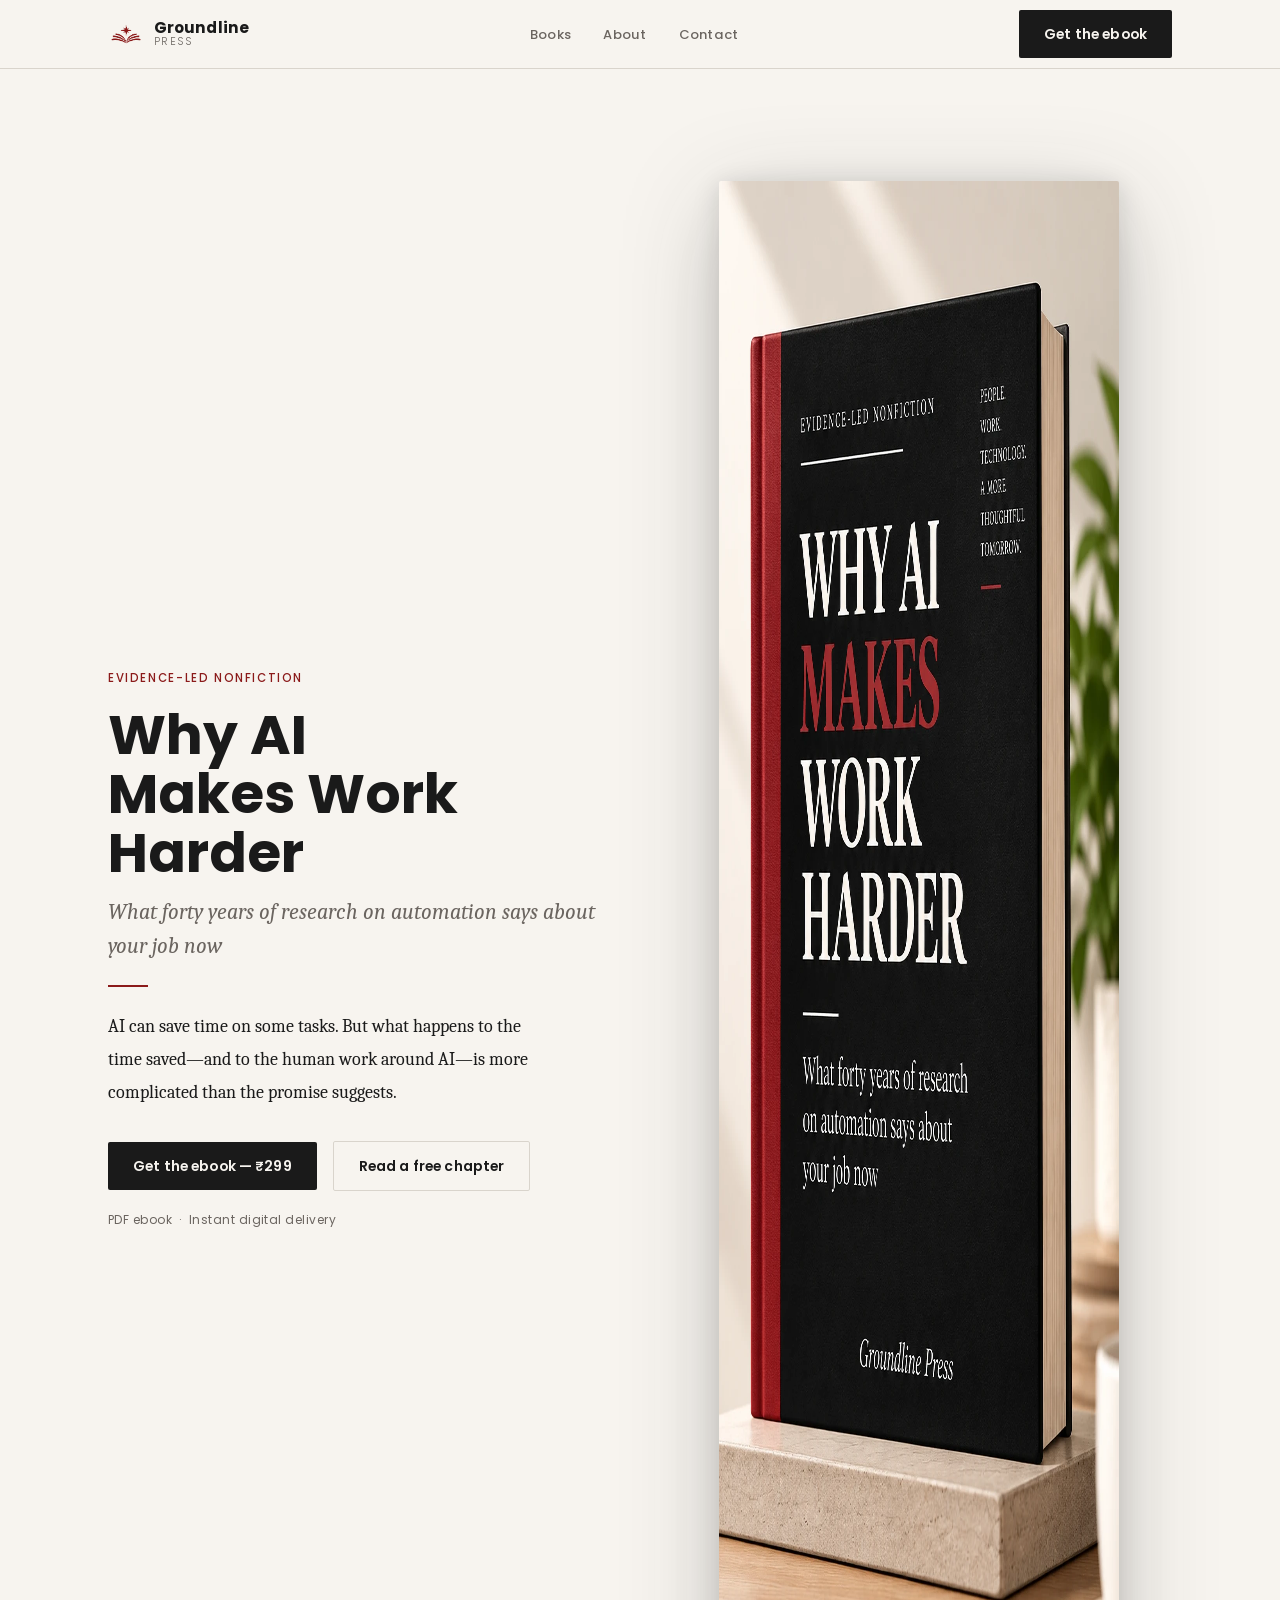
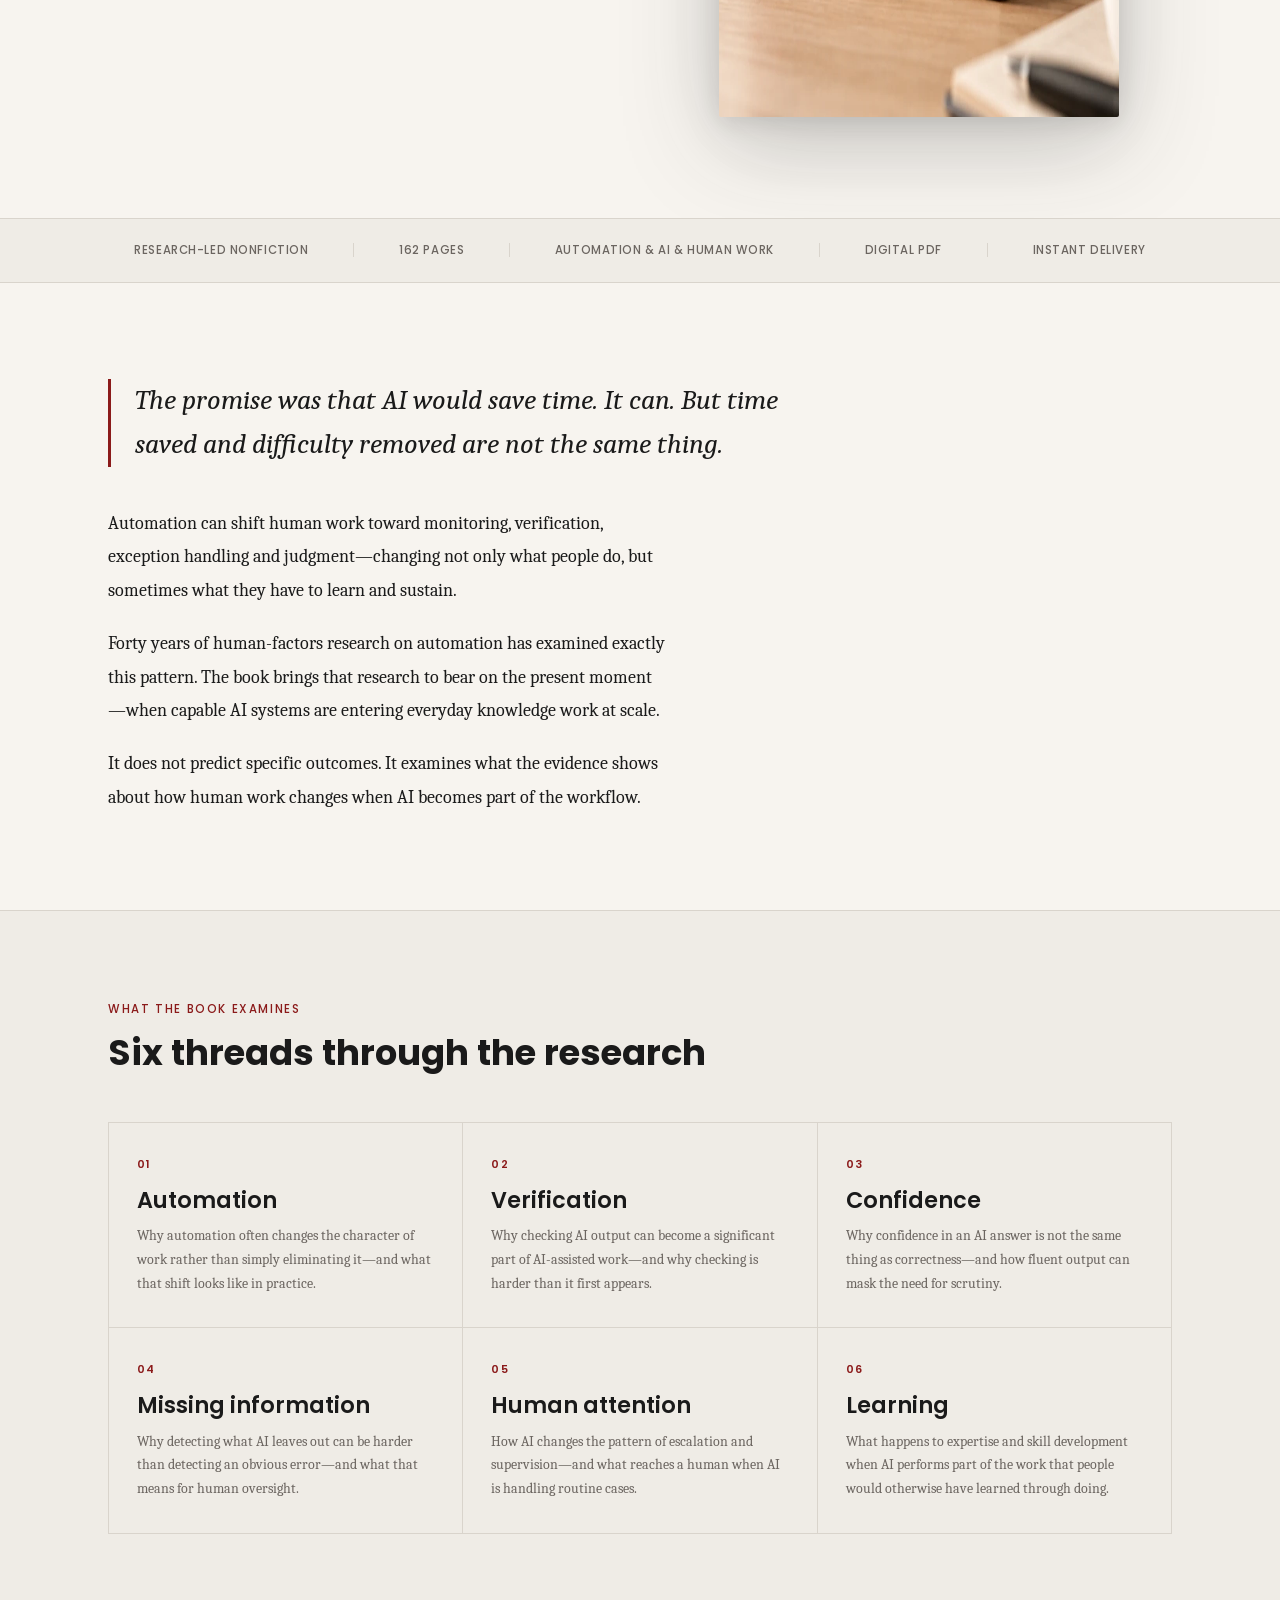
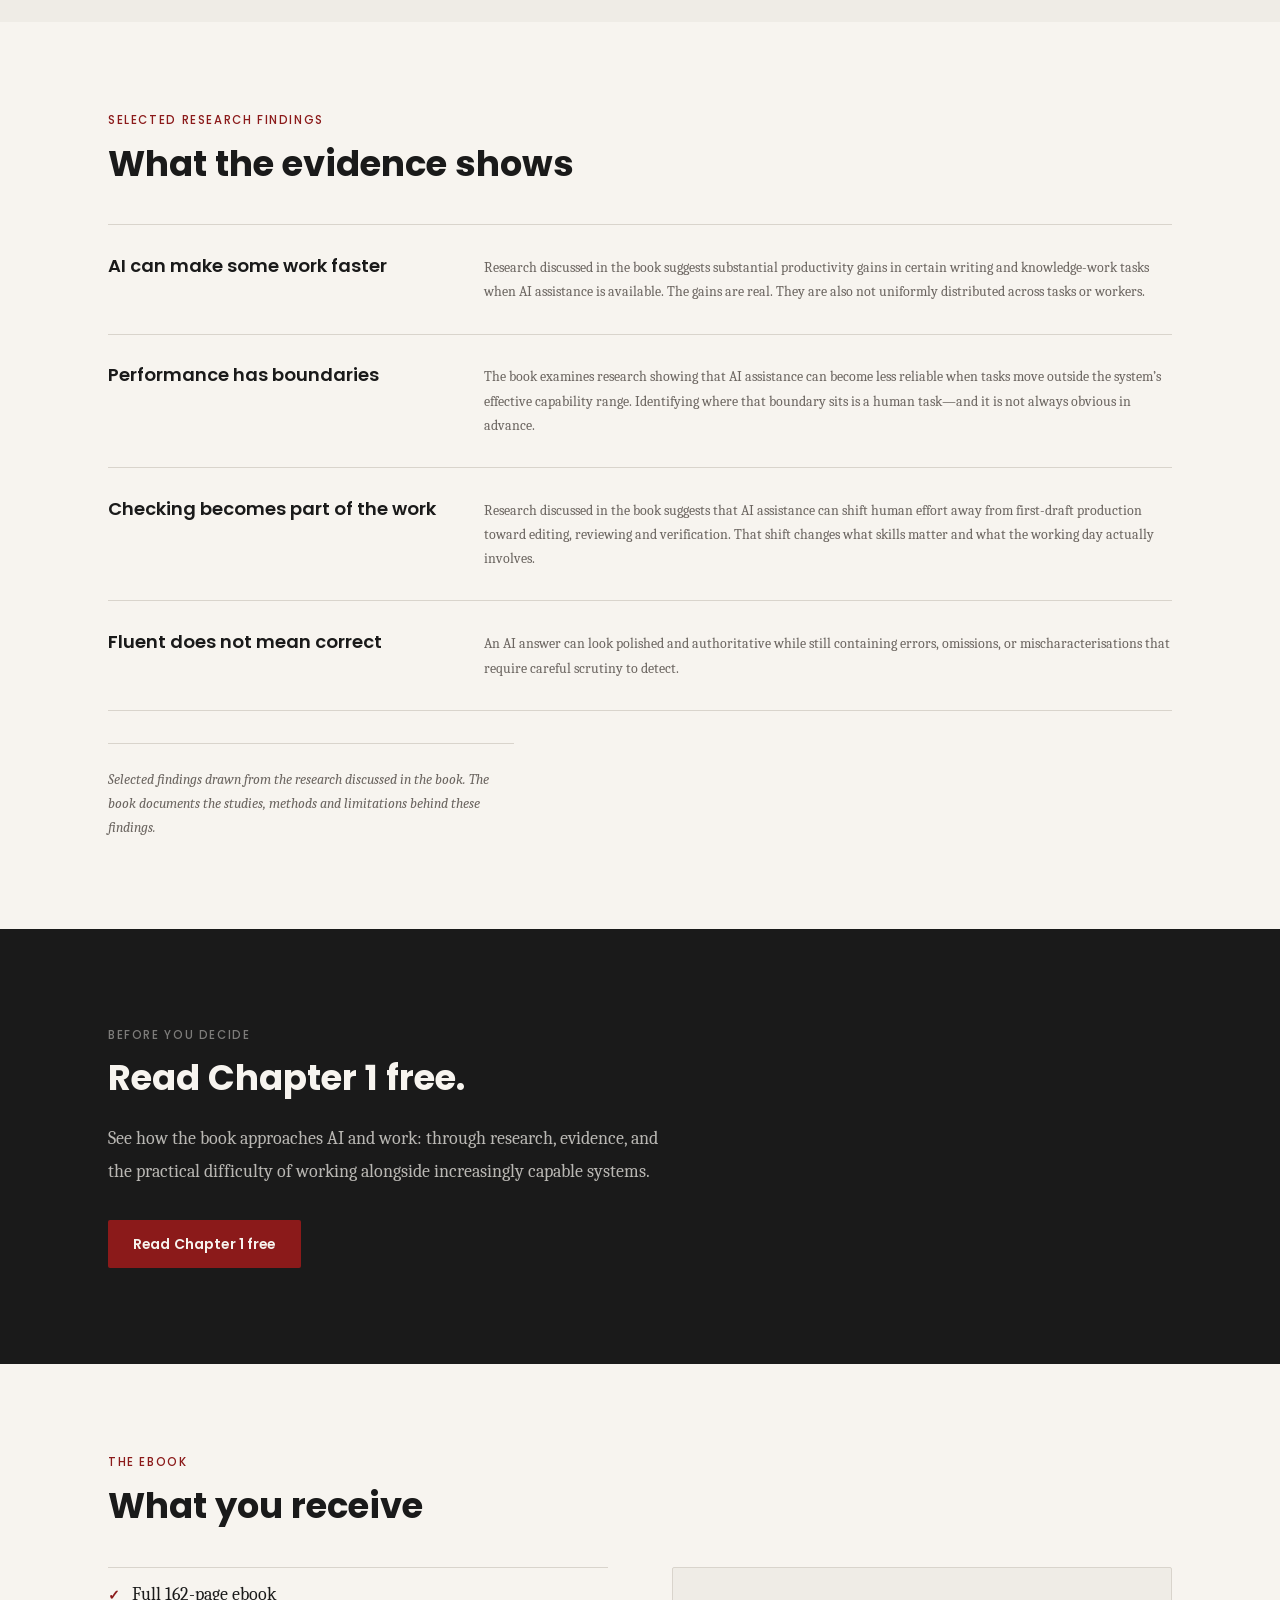
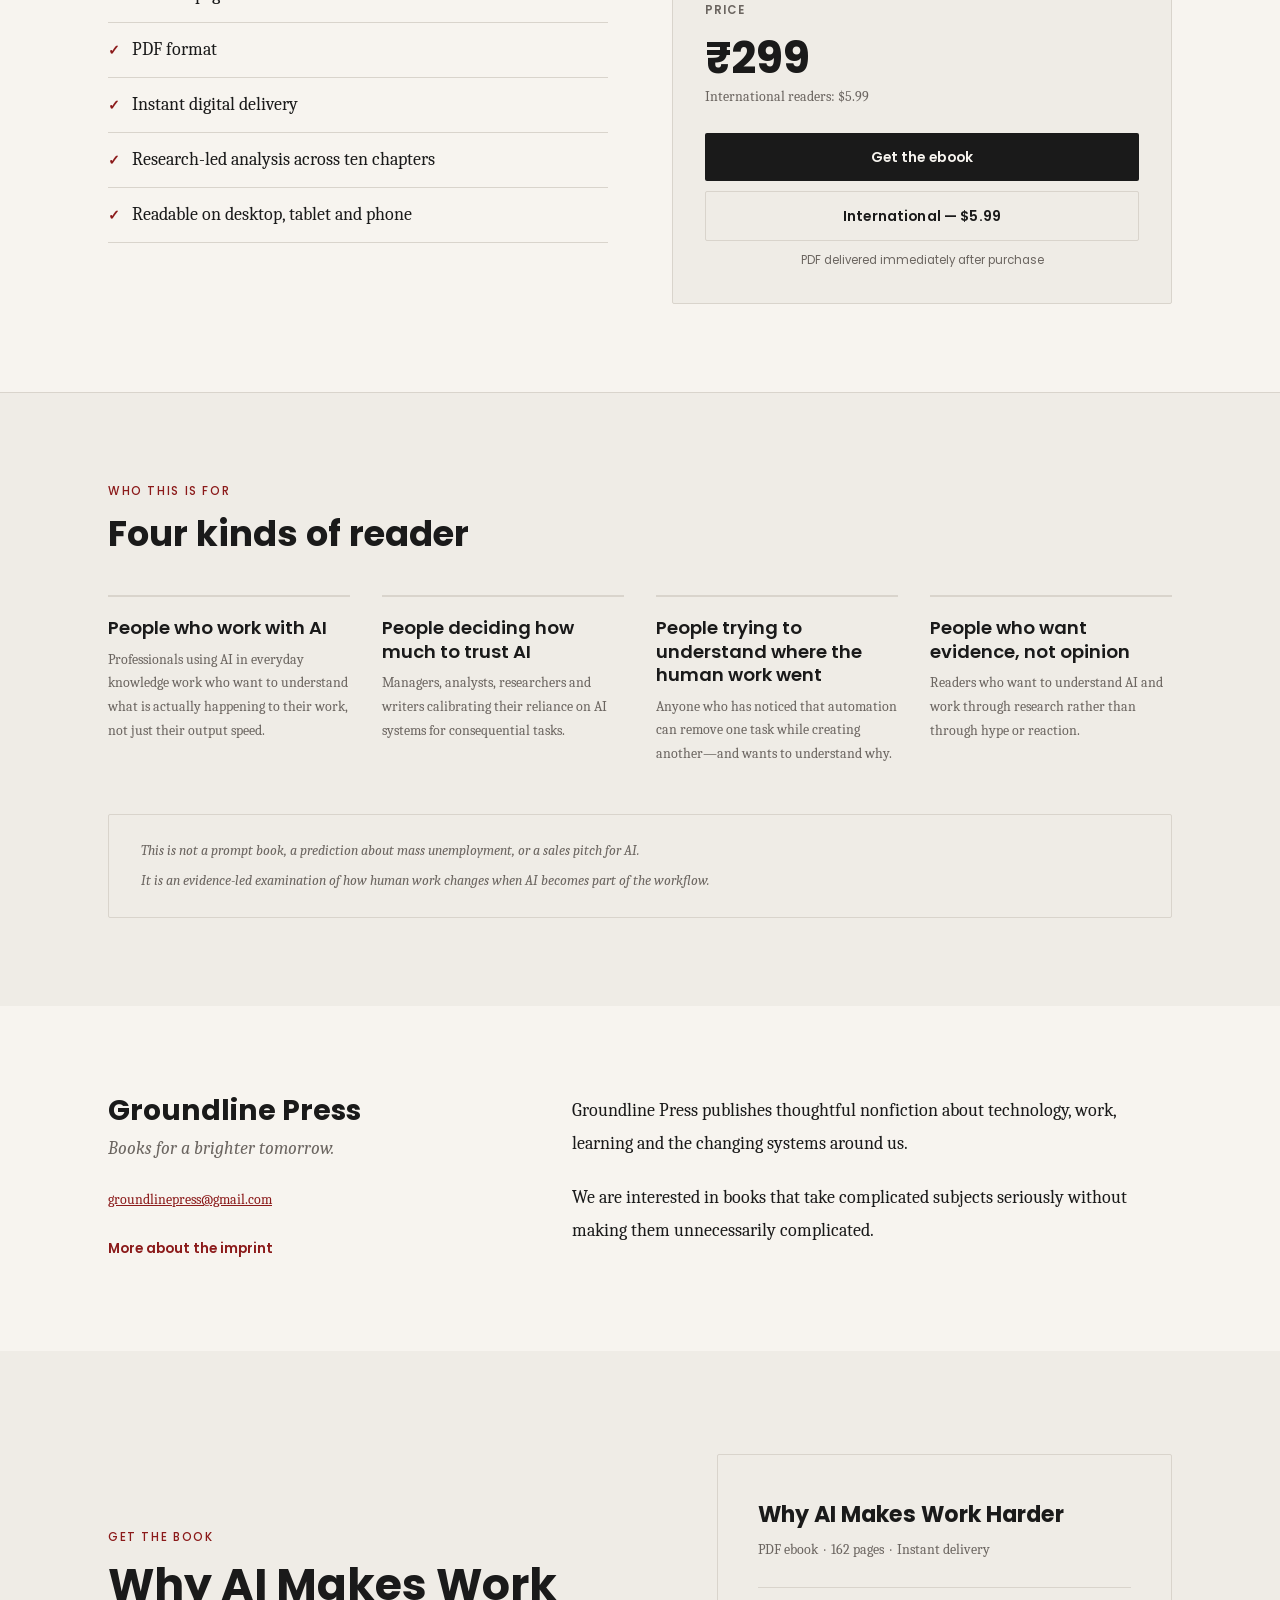
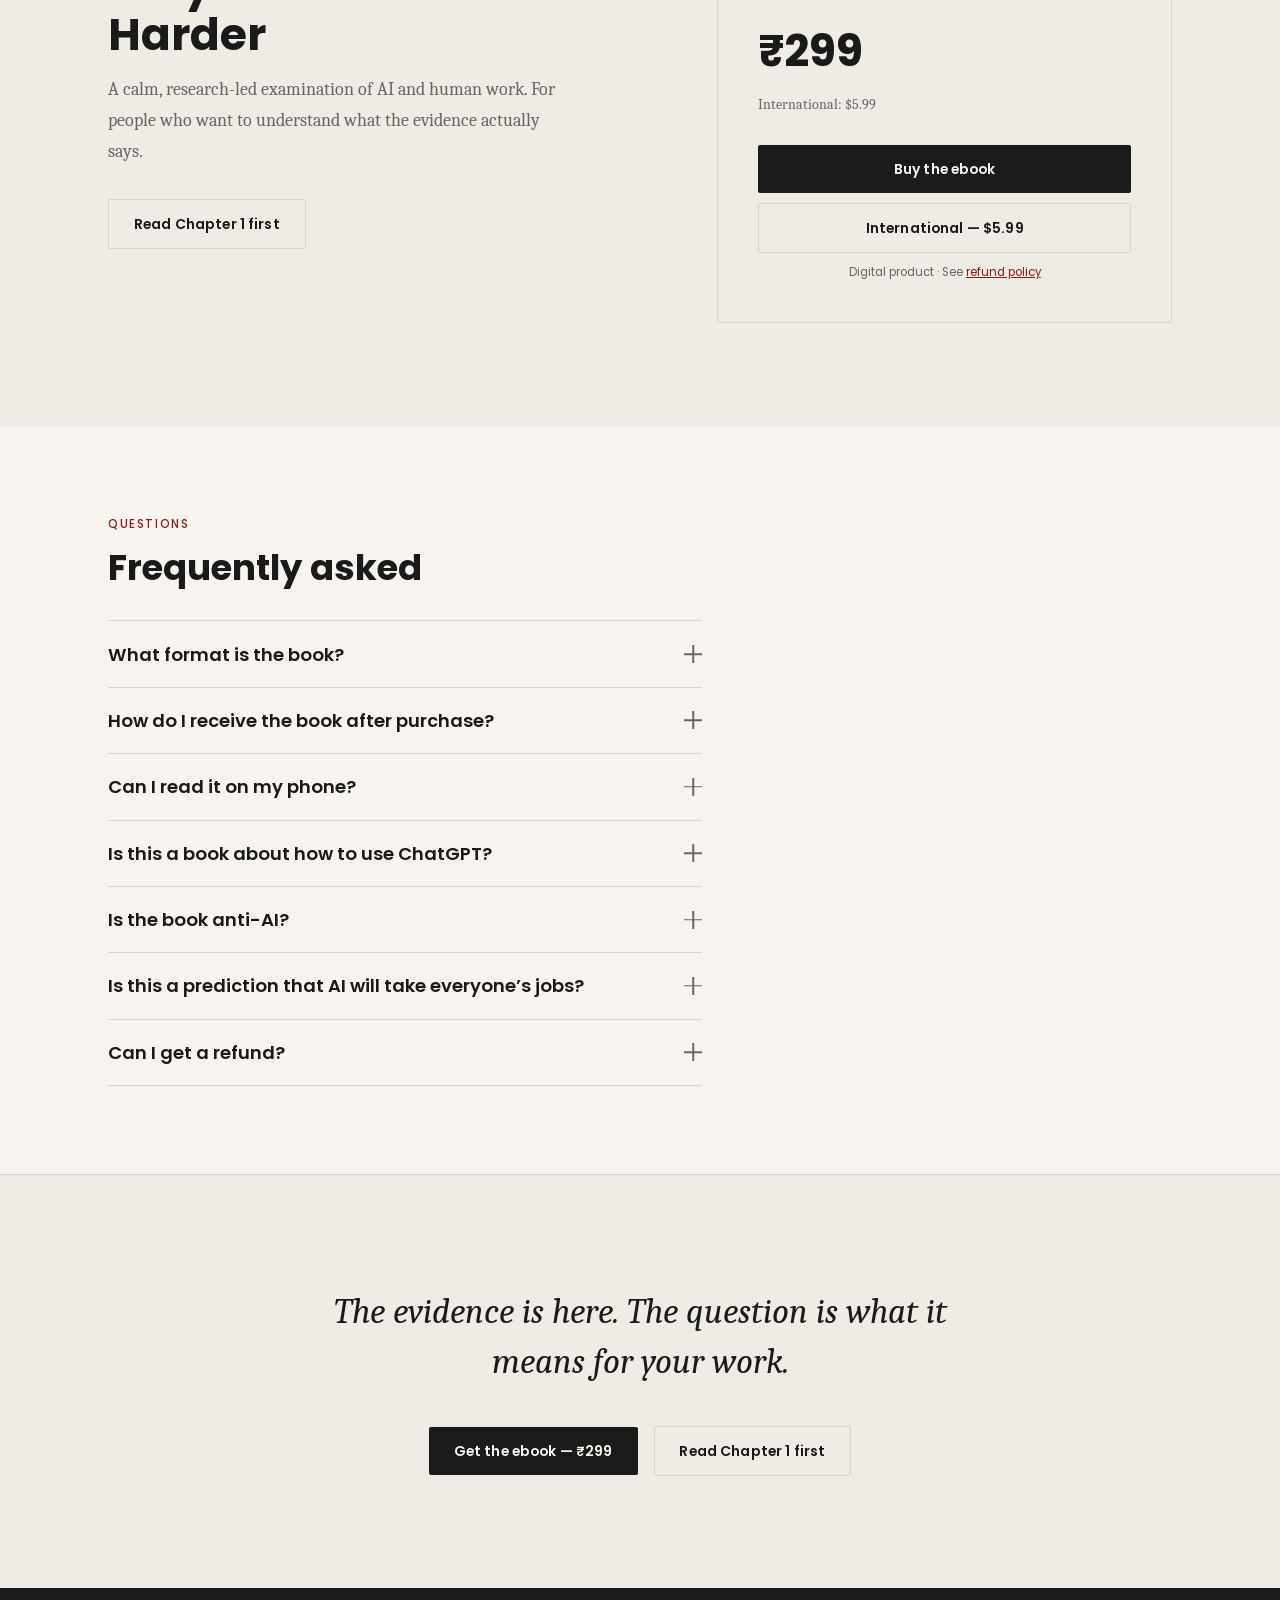
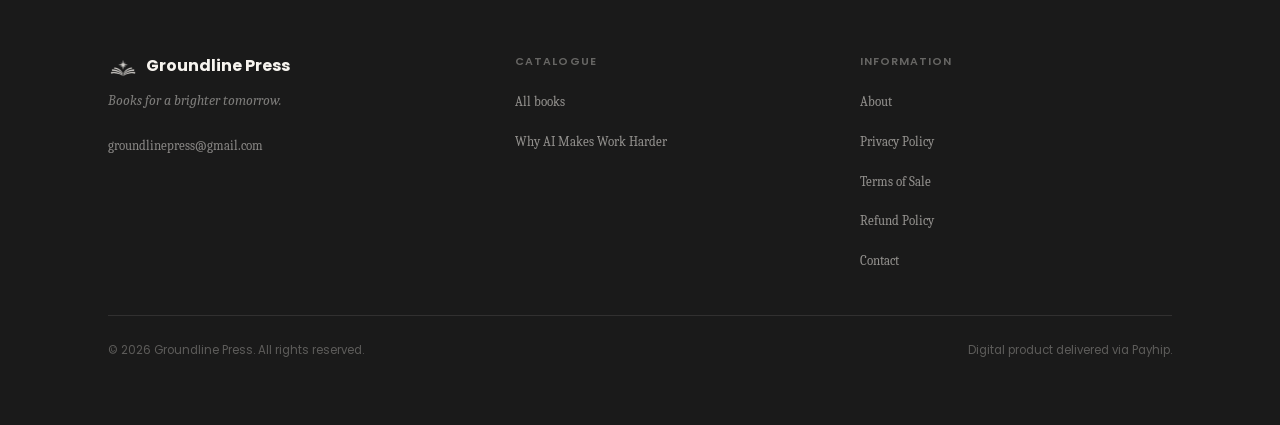
==== index.html @ a4112865 "Add files via upload" ====
<!DOCTYPE html>
<html lang="en">
<head>
  <meta charset="UTF-8">
  <meta name="viewport" content="width=device-width, initial-scale=1, viewport-fit=cover">
  <title>Why AI Makes Work Harder | Groundline Press</title>
  <meta name="description" content="A research-led nonfiction ebook examining what happens to human work when AI enters the workflow. 162 pages. PDF ebook. ₹299.">
  <meta name="robots" content="index, follow">
  <link rel="canonical" href="https://groundlinepress.com/">
  <meta property="og:type" content="website">
  <meta property="og:url" content="https://groundlinepress.com/">
  <meta property="og:title" content="Why AI Makes Work Harder | Groundline Press">
  <meta property="og:description" content="A research-led nonfiction ebook examining what happens to human work when AI enters the workflow. 162 pages. PDF ebook. ₹299.">
  <meta property="og:image" content="https://groundlinepress.com/assets/og-image.webp">
  <meta property="og:site_name" content="Groundline Press">
  <meta name="twitter:card" content="summary_large_image">
  <meta name="twitter:title" content="Why AI Makes Work Harder | Groundline Press">
  <meta name="twitter:description" content="A research-led nonfiction ebook examining what happens to human work when AI enters the workflow. 162 pages. PDF ebook. ₹299.">
  <meta name="twitter:image" content="https://groundlinepress.com/assets/og-image.webp">
  <script type="application/ld+json">
  {"@context":"https://schema.org","@type":"Organization","name":"Groundline Press","url":"https://groundlinepress.com","email":"groundlinepress@gmail.com"}
  </script>
  <script type="application/ld+json">
  {"@context":"https://schema.org","@type":"WebSite","name":"Groundline Press","url":"https://groundlinepress.com"}
  </script>
  <script type="application/ld+json">
  {"@context":"https://schema.org","@type":"Book","name":"Why AI Makes Work Harder","subtitle":"What forty years of research on automation says about your job now","numberOfPages":162,"bookFormat":"EBook","publisher":{"@type":"Organization","name":"Groundline Press"},"inLanguage":"en"}
  </script>
  <link rel="icon" type="image/svg+xml" href="favicon.svg">
  <link rel="preconnect" href="https://fonts.googleapis.com">
  <link rel="preconnect" href="https://fonts.gstatic.com" crossorigin>
  <link href="https://fonts.googleapis.com/css2?family=Poppins:wght@300;400;500;600;700&family=Caladea:ital,wght@0,400;0,700;1,400;1,700&display=swap" rel="stylesheet">
  <link rel="stylesheet" href="css/styles.css">
</head>
<body>
<a href="#main-content" class="skip-link">Skip to main content</a>

<header id="site-header" role="banner">
  <div class="container">
    <nav class="nav-inner" aria-label="Main navigation">
      <a href="index.html" class="nav-logo" aria-label="Groundline Press — home">
        <img src="assets/logo-mark.svg" alt="" aria-hidden="true" width="36" height="36" class="nav-logo-mark-img">
        <div class="nav-logo-name">Groundline<span>Press</span></div>
      </a>
      <ul class="nav-links" role="list">
        <li><a href="books.html">Books</a></li>
        <li><a href="about.html">About</a></li>
        <li><a href="mailto:groundlinepress@gmail.com">Contact</a></li>
      </ul>
      <a href="index.html#purchase" class="btn btn-primary nav-cta-btn">Get the ebook</a>
      <button class="nav-hamburger" id="nav-toggle"
              aria-expanded="false" aria-controls="nav-mobile"
              aria-label="Open navigation">
        <span aria-hidden="true"></span>
        <span aria-hidden="true"></span>
        <span aria-hidden="true"></span>
      </button>
    </nav>
  </div>
  <nav class="nav-mobile" id="nav-mobile" aria-label="Mobile navigation">
    <ul>
      <li><a href="books.html">Books</a></li>
      <li><a href="about.html">About</a></li>
      <li><a href="mailto:groundlinepress@gmail.com">Contact</a></li>
    </ul>
    <div class="nav-mobile-cta">
      <a href="index.html#purchase" class="btn btn-primary" class="btn-block">Get the ebook &mdash; &#8377;299</a>
    </div>
  </nav>
</header>
<main id="main-content">
<!-- ══ HERO ══════════════════════════════════════════════════════════════════ -->
<section id="hero" aria-labelledby="hero-title">
  <div class="container">
    <div class="hero-grid">

      <!-- LEFT: Text -->
      <div class="hero-text">
        <p class="hero-eyebrow">Evidence-Led Nonfiction</p>
        <h1 class="hero-title" id="hero-title">Why AI<br>Makes Work<br>Harder</h1>
        <p class="hero-subtitle">What forty years of research on automation says about your job now</p>
        <div class="hero-rule" aria-hidden="true"></div>
        <p class="hero-body">AI can save time on some tasks. But what happens to the time saved&mdash;and to the human work around AI&mdash;is more complicated than the promise suggests.</p>
        <div class="hero-ctas">
          <a href="#" class="btn btn-primary" data-checkout aria-label="Get the ebook for ₹299">Get the ebook &mdash; &#8377;299</a>
          <a href="#" class="btn btn-secondary" data-chapter>Read a free chapter</a>
        </div>
        <p class="hero-meta">PDF ebook &nbsp;&middot;&nbsp; Instant digital delivery</p>
      </div>

      <!-- RIGHT: 3D book mockup -->
      <div class="hero-book-wrap" aria-hidden="false">
        <div class="book-stage">
          <div class="book-mockup-frame">
            <picture>
              <source srcset="assets/book-mockup.webp" type="image/webp">
              <img
                src="assets/book-mockup.jpg"
                alt="Why AI Makes Work Harder by Groundline Press — hardcover presentation"
                class="book-mockup-img"
                width="1024"
                height="1536"
                loading="eager"
                fetchpriority="high"
              >
            </picture>
          </div>
        </div>
      </div>

    </div>
  </div>
</section>

<!-- ══ TRUST STRIP ════════════════════════════════════════════════════════════ -->
<div id="trust" role="complementary" aria-label="Book details">
  <div class="container">
    <div class="trust-inner">
      <span class="trust-item">Research-led nonfiction</span>
      <span class="trust-sep" aria-hidden="true"></span>
      <span class="trust-item">162 pages</span>
      <span class="trust-sep" aria-hidden="true"></span>
      <span class="trust-item">Automation &amp; AI &amp; Human work</span>
      <span class="trust-sep" aria-hidden="true"></span>
      <span class="trust-item">Digital PDF</span>
      <span class="trust-sep" aria-hidden="true"></span>
      <span class="trust-item">Instant delivery</span>
    </div>
  </div>
</div>

<!-- ══ CENTRAL IDEA ═══════════════════════════════════════════════════════════ -->
<section id="central-idea" class="section" aria-labelledby="idea-h">
  <div class="container">
    <blockquote class="idea-quote">
      The promise was that AI would save time. It can. But time saved and difficulty removed are not the same thing.
    </blockquote>
    <div class="idea-body">
      <p>Automation can shift human work toward monitoring, verification, exception handling and judgment&mdash;changing not only what people do, but sometimes what they have to learn and sustain.</p>
      <p>Forty years of human-factors research on automation has examined exactly this pattern. The book brings that research to bear on the present moment&mdash;when capable AI systems are entering everyday knowledge work at scale.</p>
      <p>It does not predict specific outcomes. It examines what the evidence shows about how human work changes when AI becomes part of the workflow.</p>
    </div>
  </div>
</section>

<hr class="rule">

<!-- ══ TOPICS ════════════════════════════════════════════════════════════════ -->
<section id="topics" class="section section-alt" aria-labelledby="topics-h">
  <div class="container">
    <p class="section-label">What the book examines</p>
    <h2 class="section-heading" id="topics-h">Six threads through the research</h2>
    <div class="topic-grid" role="list">
      <div class="topic-card" role="listitem">
        <p class="topic-num">01</p>
        <h3 class="topic-title">Automation</h3>
        <p class="topic-body">Why automation often changes the character of work rather than simply eliminating it&mdash;and what that shift looks like in practice.</p>
      </div>
      <div class="topic-card" role="listitem">
        <p class="topic-num">02</p>
        <h3 class="topic-title">Verification</h3>
        <p class="topic-body">Why checking AI output can become a significant part of AI-assisted work&mdash;and why checking is harder than it first appears.</p>
      </div>
      <div class="topic-card" role="listitem">
        <p class="topic-num">03</p>
        <h3 class="topic-title">Confidence</h3>
        <p class="topic-body">Why confidence in an AI answer is not the same thing as correctness&mdash;and how fluent output can mask the need for scrutiny.</p>
      </div>
      <div class="topic-card" role="listitem">
        <p class="topic-num">04</p>
        <h3 class="topic-title">Missing information</h3>
        <p class="topic-body">Why detecting what AI leaves out can be harder than detecting an obvious error&mdash;and what that means for human oversight.</p>
      </div>
      <div class="topic-card" role="listitem">
        <p class="topic-num">05</p>
        <h3 class="topic-title">Human attention</h3>
        <p class="topic-body">How AI changes the pattern of escalation and supervision&mdash;and what reaches a human when AI is handling routine cases.</p>
      </div>
      <div class="topic-card" role="listitem">
        <p class="topic-num">06</p>
        <h3 class="topic-title">Learning</h3>
        <p class="topic-body">What happens to expertise and skill development when AI performs part of the work that people would otherwise have learned through doing.</p>
      </div>
    </div>
  </div>
</section>

<!-- ══ FINDINGS ══════════════════════════════════════════════════════════════ -->
<section id="research" class="section" aria-labelledby="research-h">
  <div class="container">
    <p class="section-label">Selected research findings</p>
    <h2 class="section-heading" id="research-h">What the evidence shows</h2>
    <div class="findings-list" role="list">
      <div class="finding-item" role="listitem">
        <h3 class="finding-title">AI can make some work faster</h3>
        <p class="finding-body">Research discussed in the book suggests substantial productivity gains in certain writing and knowledge-work tasks when AI assistance is available. The gains are real. They are also not uniformly distributed across tasks or workers.</p>
      </div>
      <div class="finding-item" role="listitem">
        <h3 class="finding-title">Performance has boundaries</h3>
        <p class="finding-body">The book examines research showing that AI assistance can become less reliable when tasks move outside the system&rsquo;s effective capability range. Identifying where that boundary sits is a human task&mdash;and it is not always obvious in advance.</p>
      </div>
      <div class="finding-item" role="listitem">
        <h3 class="finding-title">Checking becomes part of the work</h3>
        <p class="finding-body">Research discussed in the book suggests that AI assistance can shift human effort away from first-draft production toward editing, reviewing and verification. That shift changes what skills matter and what the working day actually involves.</p>
      </div>
      <div class="finding-item" role="listitem">
        <h3 class="finding-title">Fluent does not mean correct</h3>
        <p class="finding-body">An AI answer can look polished and authoritative while still containing errors, omissions, or mischaracterisations that require careful scrutiny to detect.</p>
      </div>
    </div>
    <p class="findings-note">Selected findings drawn from the research discussed in the book. The book documents the studies, methods and limitations behind these findings.</p>
  </div>
</section>

<!-- ══ FREE CHAPTER ═══════════════════════════════════════════════════════════ -->
<section id="free-chapter" aria-labelledby="chapter-h">
  <div class="container">
    <p class="section-label">Before you decide</p>
    <h2 class="section-heading" id="chapter-h">Read Chapter&nbsp;1 free.</h2>
    <div class="section-body">
      <p>See how the book approaches AI and work: through research, evidence, and the practical difficulty of working alongside increasingly capable systems.</p>
    </div>
    <div class="chapter-cta">
      <a href="#" class="btn btn-primary" data-chapter aria-label="Read Chapter 1 for free">Read Chapter&nbsp;1 free</a>
    </div>
  </div>
</section>

<!-- ══ WHAT YOU GET ═══════════════════════════════════════════════════════════ -->
<section id="includes" class="section" aria-labelledby="includes-h">
  <div class="container">
    <p class="section-label">The ebook</p>
    <h2 class="section-heading" id="includes-h">What you receive</h2>
    <div class="includes-grid">
      <ul class="includes-list" aria-label="Included in purchase">
        <li>Full 162-page ebook</li>
        <li>PDF format</li>
        <li>Instant digital delivery</li>
        <li>Research-led analysis across ten chapters</li>
        <li>Readable on desktop, tablet and phone</li>
      </ul>
      <div class="price-aside">
        <p class="price-label">Price</p>
        <p class="price-main">&#8377;299</p>
        <p class="price-intl">International readers: $5.99</p>
        <a href="#" class="btn btn-primary" data-checkout aria-label="Get the ebook for ₹299">Get the ebook</a>
        <a href="#" class="btn btn-secondary" data-checkout="intl" aria-label="International purchase $5.99">International &mdash; $5.99</a>
        <p class="price-note">PDF delivered immediately after purchase</p>
      </div>
    </div>
  </div>
</section>

<hr class="rule">

<!-- ══ AUDIENCE ══════════════════════════════════════════════════════════════ -->
<section id="audience" class="section section-alt" aria-labelledby="audience-h">
  <div class="container">
    <p class="section-label">Who this is for</p>
    <h2 class="section-heading" id="audience-h">Four kinds of reader</h2>
    <div class="audience-grid" role="list">
      <div class="audience-card" role="listitem">
        <h3 class="audience-title">People who work with AI</h3>
        <p class="audience-body">Professionals using AI in everyday knowledge work who want to understand what is actually happening to their work, not just their output speed.</p>
      </div>
      <div class="audience-card" role="listitem">
        <h3 class="audience-title">People deciding how much to trust AI</h3>
        <p class="audience-body">Managers, analysts, researchers and writers calibrating their reliance on AI systems for consequential tasks.</p>
      </div>
      <div class="audience-card" role="listitem">
        <h3 class="audience-title">People trying to understand where the human work went</h3>
        <p class="audience-body">Anyone who has noticed that automation can remove one task while creating another&mdash;and wants to understand why.</p>
      </div>
      <div class="audience-card" role="listitem">
        <h3 class="audience-title">People who want evidence, not opinion</h3>
        <p class="audience-body">Readers who want to understand AI and work through research rather than through hype or reaction.</p>
      </div>
    </div>
    <div class="not-for-box" role="note">
      <p>This is not a prompt book, a prediction about mass unemployment, or a sales pitch for AI.</p>
      <p>It is an evidence-led examination of how human work changes when AI becomes part of the workflow.</p>
    </div>
  </div>
</section>

<!-- ══ ABOUT ══════════════════════════════════════════════════════════════════ -->
<section id="about-section" class="section" aria-labelledby="about-h">
  <div class="container">
    <div class="about-grid">
      <div>
        <h2 id="about-h" class="about-imprint">Groundline Press</h2>
        <p class="about-tagline">Books for a brighter tomorrow.</p>
        <p class="about-email-link"><a href="mailto:groundlinepress@gmail.com" class="clr-accent">groundlinepress@gmail.com</a></p>
        <a href="about.html" class="about-more">More about the imprint</a>
      </div>
      <div class="section-body">
        <p>Groundline Press publishes thoughtful nonfiction about technology, work, learning and the changing systems around us.</p>
        <p>We are interested in books that take complicated subjects seriously without making them unnecessarily complicated.</p>
      </div>
    </div>
  </div>
</section>

<!-- ══ PURCHASE ══════════════════════════════════════════════════════════════ -->
<section id="purchase" class="section section-alt" aria-labelledby="purchase-h">
  <div class="container">
    <div class="purchase-grid">
      <div>
        <p class="section-label">Get the book</p>
        <h2 class="purchase-title" id="purchase-h">Why AI Makes Work Harder</h2>
        <p class="purchase-sub">A calm, research-led examination of AI and human work. For people who want to understand what the evidence actually says.</p>
        <a href="#" class="btn btn-secondary" data-chapter>Read Chapter&nbsp;1 first</a>
      </div>
      <div class="purchase-card">
        <p class="purchase-book-name">Why AI Makes Work Harder</p>
        <p class="purchase-format">PDF ebook &nbsp;&middot;&nbsp; 162 pages &nbsp;&middot;&nbsp; Instant delivery</p>
        <p class="purchase-price">&#8377;299</p>
        <p class="purchase-price-intl">International: $5.99</p>
        <a href="#" class="btn btn-primary" data-checkout aria-label="Buy the ebook for ₹299">Buy the ebook</a>
        <a href="#" class="btn btn-secondary" data-checkout="intl" aria-label="International purchase $5.99">International &mdash; $5.99</a>
        <p class="purchase-card-note">Digital product &middot; See <a href="refund.html">refund policy</a></p>
      </div>
    </div>
  </div>
</section>

<!-- ══ FAQ ════════════════════════════════════════════════════════════════════ -->
<section id="faq" class="section" aria-labelledby="faq-h">
  <div class="container">
    <p class="section-label">Questions</p>
    <h2 class="section-heading" id="faq-h">Frequently asked</h2>
    <div class="faq-list" role="list">
      <div class="faq-item" role="listitem">
        <button class="faq-q" aria-expanded="false" aria-controls="fa1">What format is the book?<span class="faq-icon" aria-hidden="true"></span></button>
        <div class="faq-a" id="fa1">PDF ebook. Designed for digital reading on desktop, tablet and phone.</div>
      </div>
      <div class="faq-item" role="listitem">
        <button class="faq-q" aria-expanded="false" aria-controls="fa2">How do I receive the book after purchase?<span class="faq-icon" aria-hidden="true"></span></button>
        <div class="faq-a" id="fa2">After successful payment the digital file is delivered immediately through the checkout platform. You will also receive an email with a download link.</div>
      </div>
      <div class="faq-item" role="listitem">
        <button class="faq-q" aria-expanded="false" aria-controls="fa3">Can I read it on my phone?<span class="faq-icon" aria-hidden="true"></span></button>
        <div class="faq-a" id="fa3">Yes. The PDF is formatted for reading on desktop, tablet and phone screens.</div>
      </div>
      <div class="faq-item" role="listitem">
        <button class="faq-q" aria-expanded="false" aria-controls="fa4">Is this a book about how to use ChatGPT?<span class="faq-icon" aria-hidden="true"></span></button>
        <div class="faq-a" id="fa4">No. It is a research-led examination of how human work changes when AI enters the workflow. It does not teach prompting techniques or specific tools.</div>
      </div>
      <div class="faq-item" role="listitem">
        <button class="faq-q" aria-expanded="false" aria-controls="fa5">Is the book anti-AI?<span class="faq-icon" aria-hidden="true"></span></button>
        <div class="faq-a" id="fa5">No. It examines both the documented capabilities and the documented limitations of AI-assisted work, based on the available research. The aim is understanding, not advocacy.</div>
      </div>
      <div class="faq-item" role="listitem">
        <button class="faq-q" aria-expanded="false" aria-controls="fa6">Is this a prediction that AI will take everyone&rsquo;s jobs?<span class="faq-icon" aria-hidden="true"></span></button>
        <div class="faq-a" id="fa6">No. It focuses on what research says about how work changes when automation and AI enter the workflow. It does not make predictions about specific employment outcomes.</div>
      </div>
      <div class="faq-item" role="listitem">
        <button class="faq-q" aria-expanded="false" aria-controls="fa7">Can I get a refund?<span class="faq-icon" aria-hidden="true"></span></button>
        <div class="faq-a" id="fa7">Please see our <a href="refund.html">Refund Policy</a> for full details.</div>
      </div>
    </div>
  </div>
</section>

<!-- ══ CLOSING CTA ════════════════════════════════════════════════════════════ -->
<section id="closing-cta" aria-labelledby="closing-h">
  <div class="container">
    <p class="closing-statement" id="closing-h">The evidence is here. The question is what it means for your work.</p>
    <div class="closing-ctas">
      <a href="#" class="btn btn-primary" data-checkout aria-label="Get the ebook for ₹299">Get the ebook &mdash; &#8377;299</a>
      <a href="#" class="btn btn-secondary" data-chapter>Read Chapter&nbsp;1 first</a>
    </div>
  </div>
</section>
</main>
<footer id="site-footer" role="contentinfo">
  <div class="container">
    <div class="footer-grid">
      <div>
        <div class="footer-logo-wrap">
          <img src="assets/logo-mark-white.svg" alt="" aria-hidden="true" width="30" height="30" class="footer-logo-img">
          <p class="footer-brand">Groundline Press</p>
        </div>
        <p class="footer-tag">Books for a brighter tomorrow.</p>
        <p class="footer-email"><a href="mailto:groundlinepress@gmail.com">groundlinepress@gmail.com</a></p>
      </div>
      <div>
        <p class="footer-col-h">Catalogue</p>
        <ul class="footer-links">
          <li><a href="books.html">All books</a></li>
          <li><a href="index.html">Why AI Makes Work Harder</a></li>
        </ul>
      </div>
      <div>
        <p class="footer-col-h">Information</p>
        <ul class="footer-links">
          <li><a href="about.html">About</a></li>
          <li><a href="privacy.html">Privacy Policy</a></li>
          <li><a href="terms.html">Terms of Sale</a></li>
          <li><a href="refund.html">Refund Policy</a></li>
          <li><a href="mailto:groundlinepress@gmail.com">Contact</a></li>
        </ul>
      </div>
    </div>
    <div class="footer-bottom">
      <p class="footer-copy">&copy; 2026 Groundline Press. All rights reserved.</p>
      <p class="footer-copy">Digital product delivered via Payhip.</p>
    </div>
  </div>
</footer>
<script src="js/main.js"></script>
</body>
</html>
---- css/styles.css ----
/* ============================================================
   GROUNDLINE PRESS — FINAL — styles.css
   #F7F4EF paper · #1A1A1A ink · #8B1A1A burgundy
   Poppins headings · Caladea body
   ============================================================ */

@import url('https://fonts.googleapis.com/css2?family=Poppins:wght@300;400;500;600;700&family=Caladea:ital,wght@0,400;0,700;1,400;1,700&display=swap');

/* ── RESET ─────────────────────────────────────────────────── */
*,*::before,*::after{box-sizing:border-box;margin:0;padding:0}
img{max-width:100%;display:block}
a{color:inherit}

:root {
  --paper:   #F7F4EF;
  --ink:     #1A1A1A;
  --accent:  #8B1A1A;
  --muted:   #6B6560;
  --rule:    #D9D4CC;
  --offwhite:#EFECE6;
  --font-h:  'Poppins', sans-serif;
  --font-b:  'Caladea', Georgia, serif;
  --max-w:   1160px;
  --gutter:  clamp(1.25rem, 5vw, 3rem);
  --s-1: clamp(0.80rem,.78rem + .11vw,.88rem);
  --s0:  clamp(1rem,.96rem + .22vw,1.13rem);
  --s1:  clamp(1.20rem,1.13rem + .33vw,1.41rem);
  --s2:  clamp(1.44rem,1.32rem + .61vw,1.77rem);
  --s3:  clamp(1.73rem,1.53rem + 1vw,2.21rem);
  --s4:  clamp(2.07rem,1.77rem + 1.53vw,2.76rem);
  --s5:  clamp(2.49rem,2.03rem + 2.28vw,3.45rem);
}

html{font-size:100%;scroll-behavior:smooth;scroll-padding-top:72px}
body{background:var(--paper);color:var(--ink);font-family:var(--font-b);font-size:var(--s0);line-height:1.75;-webkit-font-smoothing:antialiased}

/* ── UTILS ─────────────────────────────────────────────────── */
.container{max-width:var(--max-w);margin-inline:auto;padding-inline:var(--gutter)}
.sr-only{position:absolute;width:1px;height:1px;padding:0;margin:-1px;overflow:hidden;clip:rect(0,0,0,0);white-space:nowrap;border:0}
.rule{border:none;border-top:1px solid var(--rule)}

/* ── SKIP LINK ──────────────────────────────────────────────── */
.skip-link{position:absolute;top:-100px;left:0;background:var(--accent);color:var(--paper);padding:.75rem 1.5rem;font-family:var(--font-h);font-size:.85rem;font-weight:600;z-index:9999;text-decoration:none;transition:top .2s}
.skip-link:focus{top:0}

/* ── BUTTONS ────────────────────────────────────────────────── */
.btn{display:inline-block;font-family:var(--font-h);font-size:var(--s-1);font-weight:600;letter-spacing:.01em;padding:.85em 1.8em;border:none;cursor:pointer;text-decoration:none;transition:background .18s,color .18s,transform .14s;border-radius:2px}
.btn:focus-visible{outline:2px solid var(--accent);outline-offset:3px}
.btn-primary{background:var(--ink);color:var(--paper)}
.btn-primary:hover{background:var(--accent);transform:translateY(-1px)}
.btn-secondary{background:transparent;color:var(--ink);border:1.5px solid var(--rule)}
.btn-secondary:hover{border-color:var(--ink);transform:translateY(-1px)}

/* ── HEADER ─────────────────────────────────────────────────── */
#site-header{position:sticky;top:0;z-index:100;background:var(--paper);border-bottom:1px solid var(--rule)}
.nav-inner{display:flex;align-items:center;justify-content:space-between;height:68px;gap:2rem}
.nav-logo{display:flex;align-items:center;gap:.6rem;text-decoration:none;flex-shrink:0}
.nav-logo-name{font-family:var(--font-h);font-size:.95rem;font-weight:700;color:var(--ink);line-height:1.15;letter-spacing:.01em}
.nav-logo-name span{display:block;font-weight:300;font-size:.68rem;letter-spacing:.14em;color:var(--muted);text-transform:uppercase}
.nav-links{display:flex;align-items:center;gap:2rem;list-style:none}
.nav-links a{font-family:var(--font-h);font-size:.82rem;font-weight:500;color:var(--muted);text-decoration:none;letter-spacing:.02em;transition:color .15s}
.nav-links a:hover{color:var(--ink)}
.nav-hamburger{display:none;flex-direction:column;gap:5px;background:none;border:none;cursor:pointer;padding:4px}
.nav-hamburger span{display:block;width:22px;height:2px;background:var(--ink);transition:transform .2s,opacity .2s}
.nav-hamburger[aria-expanded="true"] span:nth-child(1){transform:translateY(7px) rotate(45deg)}
.nav-hamburger[aria-expanded="true"] span:nth-child(2){opacity:0}
.nav-hamburger[aria-expanded="true"] span:nth-child(3){transform:translateY(-7px) rotate(-45deg)}
.nav-mobile{display:none;position:absolute;top:68px;left:0;right:0;background:var(--paper);border-bottom:1px solid var(--rule);padding:1.5rem var(--gutter) 2rem}
.nav-mobile.open{display:block}
.nav-mobile ul{list-style:none}
.nav-mobile ul li+li{margin-top:1rem}
.nav-mobile a{font-family:var(--font-h);font-size:1rem;font-weight:500;color:var(--ink);text-decoration:none}
.nav-mobile-cta{margin-top:1.5rem;padding-top:1.5rem;border-top:1px solid var(--rule)}

/* ── HERO ───────────────────────────────────────────────────── */
#hero{padding-block:clamp(3rem,7vw,5.5rem) clamp(2.5rem,6vw,5rem);overflow:hidden}
.hero-grid{display:grid;grid-template-columns:1fr 1fr;gap:clamp(2rem,4vw,4.5rem);align-items:center}
.hero-eyebrow{font-family:var(--font-h);font-size:.72rem;font-weight:500;letter-spacing:.14em;color:var(--accent);text-transform:uppercase;margin-bottom:1rem}
.hero-title{font-family:var(--font-h);font-size:var(--s5);font-weight:700;line-height:1.07;color:var(--ink);margin-bottom:.9rem}
.hero-subtitle{font-family:var(--font-b);font-size:var(--s1);font-style:italic;color:var(--muted);line-height:1.5;margin-bottom:1.4rem}
.hero-rule{width:40px;height:2px;background:var(--accent);margin-bottom:1.5rem}
.hero-body{font-size:var(--s0);line-height:1.8;max-width:50ch;margin-bottom:2rem}
.hero-ctas{display:flex;align-items:center;gap:1rem;flex-wrap:wrap;margin-bottom:1.1rem}
.hero-meta{font-family:var(--font-h);font-size:.75rem;color:var(--muted);letter-spacing:.04em}

/* ── BOOK MOCKUP ────────────────────────────────────────────── */
/* 3D mockup image — natural depth already in artwork */
.hero-book-wrap{display:flex;justify-content:center;align-items:center;padding:1.5rem 1rem}
.book-stage{position:relative;width:min(400px,95%)}
.book-mockup-frame{
  position:relative;
  filter:drop-shadow(0 24px 48px rgba(26,26,26,.22)) drop-shadow(0 4px 12px rgba(26,26,26,.14));
  transition:filter .35s ease,transform .35s ease;
}
.book-mockup-frame:hover{
  filter:drop-shadow(0 28px 56px rgba(26,26,26,.26)) drop-shadow(0 6px 16px rgba(26,26,26,.16));
  transform:translateY(-3px);
}
.book-mockup-img{
  display:block;
  width:100%;
  border-radius:2px;
}
@media(prefers-reduced-motion:reduce){
  .book-mockup-frame{transition:none}
  .book-mockup-frame:hover{transform:none;filter:drop-shadow(0 24px 48px rgba(26,26,26,.22))}
}

/* ── TRUST STRIP ────────────────────────────────────────────── */
#trust{border-block:1px solid var(--rule);padding-block:1.35rem;background:var(--offwhite)}
.trust-inner{display:flex;align-items:center;justify-content:center;gap:clamp(1.2rem,3.5vw,3rem);flex-wrap:wrap}
.trust-item{font-family:var(--font-h);font-size:.72rem;font-weight:500;color:var(--muted);letter-spacing:.05em;text-transform:uppercase;white-space:nowrap}
.trust-sep{width:1px;height:14px;background:var(--rule);flex-shrink:0}

/* ── SECTIONS ───────────────────────────────────────────────── */
.section{padding-block:clamp(3rem,7vw,5.5rem)}
.section-alt{background:var(--offwhite)}
.section-label{font-family:var(--font-h);font-size:.72rem;font-weight:500;letter-spacing:.14em;color:var(--accent);text-transform:uppercase;margin-bottom:.8rem}
.section-heading{font-family:var(--font-h);font-size:var(--s3);font-weight:700;line-height:1.18;color:var(--ink);margin-bottom:1.4rem;max-width:28ch}
.section-body{font-size:var(--s0);line-height:1.85;color:var(--ink);max-width:62ch}
.section-body p+p{margin-top:1.1em}

/* ── CENTRAL IDEA ───────────────────────────────────────────── */
#central-idea{padding-block:clamp(3.5rem,8vw,6rem)}
.idea-quote{font-family:var(--font-b);font-size:var(--s2);font-style:italic;line-height:1.55;color:var(--ink);max-width:48ch;border-left:3px solid var(--accent);padding-left:1.5rem;margin-bottom:2.5rem}
.idea-body p{font-size:var(--s0);line-height:1.85;color:var(--ink)}
.idea-body p+p{margin-top:1.1em}
.idea-body{max-width:62ch}

/* ── TOPIC GRID ─────────────────────────────────────────────── */
.topic-grid{display:grid;grid-template-columns:repeat(auto-fill,minmax(min(280px,100%),1fr));gap:1px;border:1px solid var(--rule);margin-top:3rem;background:var(--rule)}
.topic-card{background:var(--paper);padding:2rem 1.75rem}
.section-alt .topic-card{background:var(--offwhite)}
.topic-num{font-family:var(--font-h);font-size:.68rem;font-weight:600;letter-spacing:.12em;color:var(--accent);margin-bottom:.75rem}
.topic-title{font-family:var(--font-h);font-size:var(--s1);font-weight:600;color:var(--ink);margin-bottom:.6rem;line-height:1.3}
.topic-body{font-size:var(--s-1);color:var(--muted);line-height:1.7}

/* ── FINDINGS ───────────────────────────────────────────────── */
.findings-note{font-family:var(--font-b);font-style:italic;font-size:var(--s-1);color:var(--muted);margin-top:2rem;padding-top:1.5rem;border-top:1px solid var(--rule);max-width:58ch}
.finding-item{border-top:1px solid var(--rule);padding-block:1.8rem;display:grid;grid-template-columns:1fr 2fr;gap:2rem;align-items:baseline}
.finding-item:last-of-type{border-bottom:1px solid var(--rule)}
.finding-title{font-family:var(--font-h);font-size:var(--s0);font-weight:600;color:var(--ink);line-height:1.3}
.finding-body{font-size:var(--s-1);color:var(--muted);line-height:1.75}
.findings-list{margin-top:2.5rem}

/* ── FREE CHAPTER ───────────────────────────────────────────── */
#free-chapter{background:var(--ink);color:var(--paper);padding-block:clamp(3.5rem,8vw,6rem)}
#free-chapter .section-label{color:rgba(247,244,239,.45)}
#free-chapter .section-heading{color:var(--paper);max-width:30ch}
#free-chapter .section-body p{color:rgba(247,244,239,.72)}
#free-chapter .btn-primary{background:var(--accent);color:var(--paper)}
#free-chapter .btn-primary:hover{background:#a02020}
.chapter-cta{margin-top:2rem}

/* ── INCLUDES ───────────────────────────────────────────────── */
.includes-grid{display:grid;grid-template-columns:1fr 1fr;gap:clamp(2rem,5vw,4rem);align-items:start;margin-top:2.5rem}
.includes-list{list-style:none}
.includes-list li{display:flex;align-items:baseline;gap:.75rem;padding-block:.7rem;border-bottom:1px solid var(--rule);font-size:var(--s0);color:var(--ink)}
.includes-list li:first-child{border-top:1px solid var(--rule)}
.includes-list li::before{content:'✓';color:var(--accent);font-family:var(--font-h);font-size:.85rem;font-weight:600;flex-shrink:0}
.price-aside{background:var(--offwhite);border:1px solid var(--rule);padding:2rem;border-radius:2px}
.price-label{font-family:var(--font-h);font-size:.72rem;font-weight:600;letter-spacing:.1em;text-transform:uppercase;color:var(--muted);margin-bottom:1rem}
.price-main{font-family:var(--font-h);font-size:var(--s4);font-weight:700;color:var(--ink);line-height:1;margin-bottom:.3rem}
.price-intl{font-size:var(--s-1);color:var(--muted);margin-bottom:1.5rem}
.price-aside .btn{width:100%;text-align:center;display:block}
.price-aside .btn+.btn{margin-top:.6rem}
.price-note{font-size:.72rem;color:var(--muted);font-family:var(--font-h);text-align:center;margin-top:.6rem}

/* ── AUDIENCE ───────────────────────────────────────────────── */
.audience-grid{display:grid;grid-template-columns:repeat(auto-fill,minmax(min(240px,100%),1fr));gap:2rem;margin-top:2.5rem}
.audience-card{border-top:2px solid var(--rule);padding-top:1.2rem}
.audience-title{font-family:var(--font-h);font-size:var(--s0);font-weight:600;color:var(--ink);margin-bottom:.5rem;line-height:1.3}
.audience-body{font-size:var(--s-1);color:var(--muted);line-height:1.7}
.not-for-box{margin-top:3rem;padding:1.5rem 2rem;border:1px solid var(--rule);background:var(--offwhite);border-radius:2px}
.not-for-box p{font-family:var(--font-b);font-style:italic;color:var(--muted);font-size:var(--s-1);line-height:1.7}
.not-for-box p+p{margin-top:.5em}

/* ── PURCHASE ───────────────────────────────────────────────── */
#purchase{padding-block:clamp(3.5rem,8vw,6.5rem)}
.purchase-grid{display:grid;grid-template-columns:1.2fr 1fr;gap:clamp(2.5rem,5vw,5rem);align-items:center}
.purchase-title{font-family:var(--font-h);font-size:var(--s4);font-weight:700;line-height:1.12;color:var(--ink);margin-bottom:1rem}
.purchase-sub{font-size:var(--s0);color:var(--muted);line-height:1.7;margin-bottom:2rem;max-width:50ch}
.purchase-card{background:var(--offwhite);border:1px solid var(--rule);border-radius:2px;padding:2.5rem}
.purchase-book-name{font-family:var(--font-h);font-size:var(--s1);font-weight:700;color:var(--ink);margin-bottom:.3rem}
.purchase-format{font-size:var(--s-1);color:var(--muted);margin-bottom:1.5rem;padding-bottom:1.5rem;border-bottom:1px solid var(--rule)}
.purchase-price{font-family:var(--font-h);font-size:var(--s4);font-weight:700;color:var(--ink);margin-bottom:.25rem}
.purchase-price-intl{font-size:var(--s-1);color:var(--muted);margin-bottom:1.75rem}
.purchase-card .btn{width:100%;text-align:center;display:block}
.purchase-card .btn+.btn{margin-top:.6rem}
.purchase-card-note{font-size:.72rem;color:var(--muted);text-align:center;font-family:var(--font-h);margin-top:.6rem}
.purchase-card-note a{color:var(--accent)}

/* ── ABOUT ──────────────────────────────────────────────────── */
.about-grid{display:grid;grid-template-columns:1fr 1.5fr;gap:clamp(2.5rem,5vw,5rem);align-items:start}
.about-imprint{font-family:var(--font-h);font-size:var(--s2);font-weight:700;color:var(--ink);line-height:1.2;margin-bottom:.3rem}
.about-tagline{font-family:var(--font-b);font-style:italic;color:var(--muted);font-size:var(--s0);margin-bottom:1.5rem}
.about-more{font-family:var(--font-h);font-size:.85rem;font-weight:600;color:var(--accent);text-decoration:none;display:inline-block;margin-top:1.5rem}

/* ── FAQ ────────────────────────────────────────────────────── */
.faq-list{margin-top:2rem;max-width:66ch}
.faq-item{border-top:1px solid var(--rule)}
.faq-item:last-child{border-bottom:1px solid var(--rule)}
.faq-q{width:100%;text-align:left;background:none;border:none;cursor:pointer;padding-block:1.2rem;display:flex;align-items:center;justify-content:space-between;gap:1rem;font-family:var(--font-h);font-size:var(--s0);font-weight:600;color:var(--ink)}
.faq-q:focus-visible{outline:2px solid var(--accent);outline-offset:2px}
.faq-icon{width:18px;height:18px;flex-shrink:0;position:relative}
.faq-icon::before,.faq-icon::after{content:'';position:absolute;background:var(--muted);transition:transform .2s,opacity .2s}
.faq-icon::before{width:100%;height:1.5px;top:50%;left:0;transform:translateY(-50%)}
.faq-icon::after{width:1.5px;height:100%;left:50%;top:0;transform:translateX(-50%)}
.faq-q[aria-expanded="true"] .faq-icon::after{transform:translateX(-50%) rotate(90deg);opacity:0}
.faq-a{display:none;padding-bottom:1.2rem;font-size:var(--s-1);color:var(--muted);line-height:1.75}
.faq-a.open{display:block}
.faq-a a{color:var(--accent)}

/* ── CLOSING CTA ────────────────────────────────────────────── */
#closing-cta{background:var(--offwhite);border-top:1px solid var(--rule);padding-block:clamp(4rem,9vw,7rem);text-align:center}
.closing-statement{font-family:var(--font-b);font-size:var(--s3);font-style:italic;line-height:1.4;color:var(--ink);max-width:40ch;margin-inline:auto;margin-bottom:2.5rem}
.closing-ctas{display:flex;align-items:center;justify-content:center;gap:1rem;flex-wrap:wrap}

/* ── FOOTER ─────────────────────────────────────────────────── */
#site-footer{background:var(--ink);color:rgba(247,244,239,.65);padding-block:clamp(2.5rem,5vw,4rem)}
.footer-grid{display:grid;grid-template-columns:1.2fr 1fr 1fr;gap:2rem;align-items:start}
.footer-brand{font-family:var(--font-h);font-size:1rem;font-weight:700;color:var(--paper);margin-bottom:.3rem}
.footer-tag{font-family:var(--font-b);font-style:italic;font-size:.85rem;color:rgba(247,244,239,.45);margin-bottom:1rem}
.footer-email a{font-size:.8rem;color:rgba(247,244,239,.5);text-decoration:none;transition:color .15s}
.footer-email a:hover{color:var(--paper)}
.footer-col-h{font-family:var(--font-h);font-size:.68rem;font-weight:600;letter-spacing:.1em;text-transform:uppercase;color:rgba(247,244,239,.35);margin-bottom:.9rem}
.footer-links{list-style:none;display:flex;flex-direction:column;gap:.5rem}
.footer-links a{font-size:.83rem;color:rgba(247,244,239,.55);text-decoration:none;transition:color .15s}
.footer-links a:hover{color:var(--paper)}
.footer-bottom{margin-top:2.5rem;padding-top:1.5rem;border-top:1px solid rgba(247,244,239,.1);display:flex;align-items:center;justify-content:space-between;flex-wrap:wrap;gap:.5rem}
.footer-copy{font-size:.72rem;color:rgba(247,244,239,.3);font-family:var(--font-h)}

/* ── LEGAL PAGES ────────────────────────────────────────────── */
.legal-wrap{max-width:760px;margin-inline:auto;padding:clamp(3rem,7vw,6rem) var(--gutter)}
.legal-wrap h1{font-family:var(--font-h);font-size:var(--s3);font-weight:700;color:var(--ink);margin-bottom:.5rem}
.legal-date{font-size:var(--s-1);color:var(--muted);margin-bottom:2.5rem}
.legal-wrap h2{font-family:var(--font-h);font-size:var(--s1);font-weight:600;color:var(--ink);margin-top:2.2rem;margin-bottom:.7rem}
.legal-wrap p,.legal-wrap li{font-size:var(--s0);color:var(--ink);line-height:1.85;max-width:66ch}
.legal-wrap p+p{margin-top:1em}
.legal-wrap ul,.legal-wrap ol{margin-left:1.5rem;margin-top:.5rem}
.legal-wrap li+li{margin-top:.4em}
.legal-wrap a{color:var(--accent);text-decoration:underline}

/* ── HERO ANIMATION ─────────────────────────────────────────── */
@keyframes fadeUp{from{opacity:0;transform:translateY(16px)}to{opacity:1;transform:translateY(0)}}
.hero-text{animation:fadeUp .5s ease both}
.hero-book-wrap{animation:fadeUp .5s .1s ease both}
@media(prefers-reduced-motion:reduce){.hero-text,.hero-book-wrap{animation:none}}

/* ── RESPONSIVE ─────────────────────────────────────────────── */
@media(max-width:900px){
  .hero-grid{grid-template-columns:1fr}
  .hero-book-wrap{order:-1}
  .book-stage{width:min(300px,70%);margin-inline:auto}
  .finding-item{grid-template-columns:1fr;gap:.4rem}
  .includes-grid,.purchase-grid,.about-grid{grid-template-columns:1fr}
  .footer-grid{grid-template-columns:1fr 1fr}
}
@media(max-width:680px){
  .nav-links,.nav-cta-btn{display:none}
  .nav-hamburger{display:flex}
  .trust-sep{display:none}
  .trust-inner{gap:.6rem 1.2rem}
  .footer-grid{grid-template-columns:1fr}
  .footer-bottom{flex-direction:column;text-align:center}
}
@media(max-width:480px){
  .hero-ctas{flex-direction:column;align-items:stretch}
  .hero-ctas .btn{text-align:center}
  .closing-ctas{flex-direction:column;align-items:center}
  .book-stage{width:min(240px,75%)}
}

/* ── LOGO IMAGE ─────────────────────────────────────────────── */
.nav-logo-mark-img{display:block;flex-shrink:0}
.footer-logo-wrap{display:flex;align-items:center;gap:.5rem;margin-bottom:.3rem}
.footer-logo-img{display:block;flex-shrink:0;opacity:.85}

/* ── PREVIOUSLY INLINE STYLES — moved to stylesheet ──────────────────────── */
/* Shared across pages */
.btn-block{display:block;text-align:center;}
.clr-accent{color:var(--accent);}
.text-muted-sm{font-size:var(--s-1);color:var(--muted);}

/* About page */
.about-page-hero{padding-block:clamp(3rem,7vw,5rem);border-bottom:1px solid var(--rule);}
.about-page-h1{font-family:var(--font-h);font-size:var(--s4);font-weight:700;color:var(--ink);margin-bottom:.4rem;line-height:1.1;}
.about-page-subtitle{font-family:var(--font-b);font-style:italic;color:var(--muted);font-size:var(--s1);}
.about-content-wrap{max-width:780px;}
.about-section-h2{font-family:var(--font-h);font-size:var(--s2);font-weight:700;color:var(--ink);margin-top:2.2rem;margin-bottom:.7rem;}
.about-rule{margin-block:3rem;}
.about-catalogue-row{margin-top:1.5rem;display:grid;grid-template-columns:auto 1fr;gap:2rem;align-items:start;max-width:680px;}
.about-cover-col{width:150px;flex-shrink:0;}
.about-cover-img{box-shadow:4px 6px 20px rgba(26,26,26,0.18);border-radius:2px;width:100%;}
.about-book-meta{border-top:2px solid var(--rule);padding-top:1.2rem;}
.about-book-title{font-family:var(--font-h);font-size:var(--s2);font-weight:700;color:var(--ink);margin-bottom:.3rem;line-height:1.2;}
.about-book-sub{font-family:var(--font-b);font-style:italic;color:var(--muted);font-size:var(--s-1);margin-bottom:1rem;}
.about-book-format{font-size:var(--s-1);color:var(--muted);margin-bottom:.4rem;}
.about-book-price{font-family:var(--font-h);font-size:var(--s1);font-weight:700;color:var(--ink);margin-bottom:1.25rem;}
.about-price-intl{font-size:var(--s-1);color:var(--muted);font-weight:400;}
.about-btn-row{display:flex;gap:.75rem;flex-wrap:wrap;}

/* Books page */
.books-page-hero{padding-block:clamp(2.5rem,5vw,4rem);border-bottom:1px solid var(--rule);}
.books-page-h1{font-family:var(--font-h);font-size:var(--s3);font-weight:700;color:var(--ink);}
.books-catalogue-row{display:grid;grid-template-columns:auto 1fr;gap:2.5rem;align-items:start;max-width:720px;}
.books-cover-col{width:190px;}
.books-cover-img{box-shadow:4px 6px 24px rgba(26,26,26,0.18);border-radius:2px;width:100%;}
.books-book-meta{border-top:2px solid var(--rule);padding-top:1.2rem;}
.books-book-title{font-family:var(--font-h);font-size:var(--s2);font-weight:700;color:var(--ink);margin-bottom:.4rem;line-height:1.2;}
.books-book-sub{font-family:var(--font-b);font-style:italic;color:var(--muted);font-size:var(--s0);margin-bottom:1rem;}
.books-book-format{font-size:var(--s-1);color:var(--muted);margin-bottom:.4rem;}
.books-book-price{font-family:var(--font-h);font-size:var(--s1);font-weight:700;color:var(--ink);margin-bottom:1.25rem;}
.books-price-intl{font-size:var(--s-1);color:var(--muted);font-weight:400;}
.books-btn-row{display:flex;gap:.75rem;flex-wrap:wrap;}

/* Index page small overrides */
.about-email-link{font-size:var(--s-1);color:var(--muted);}
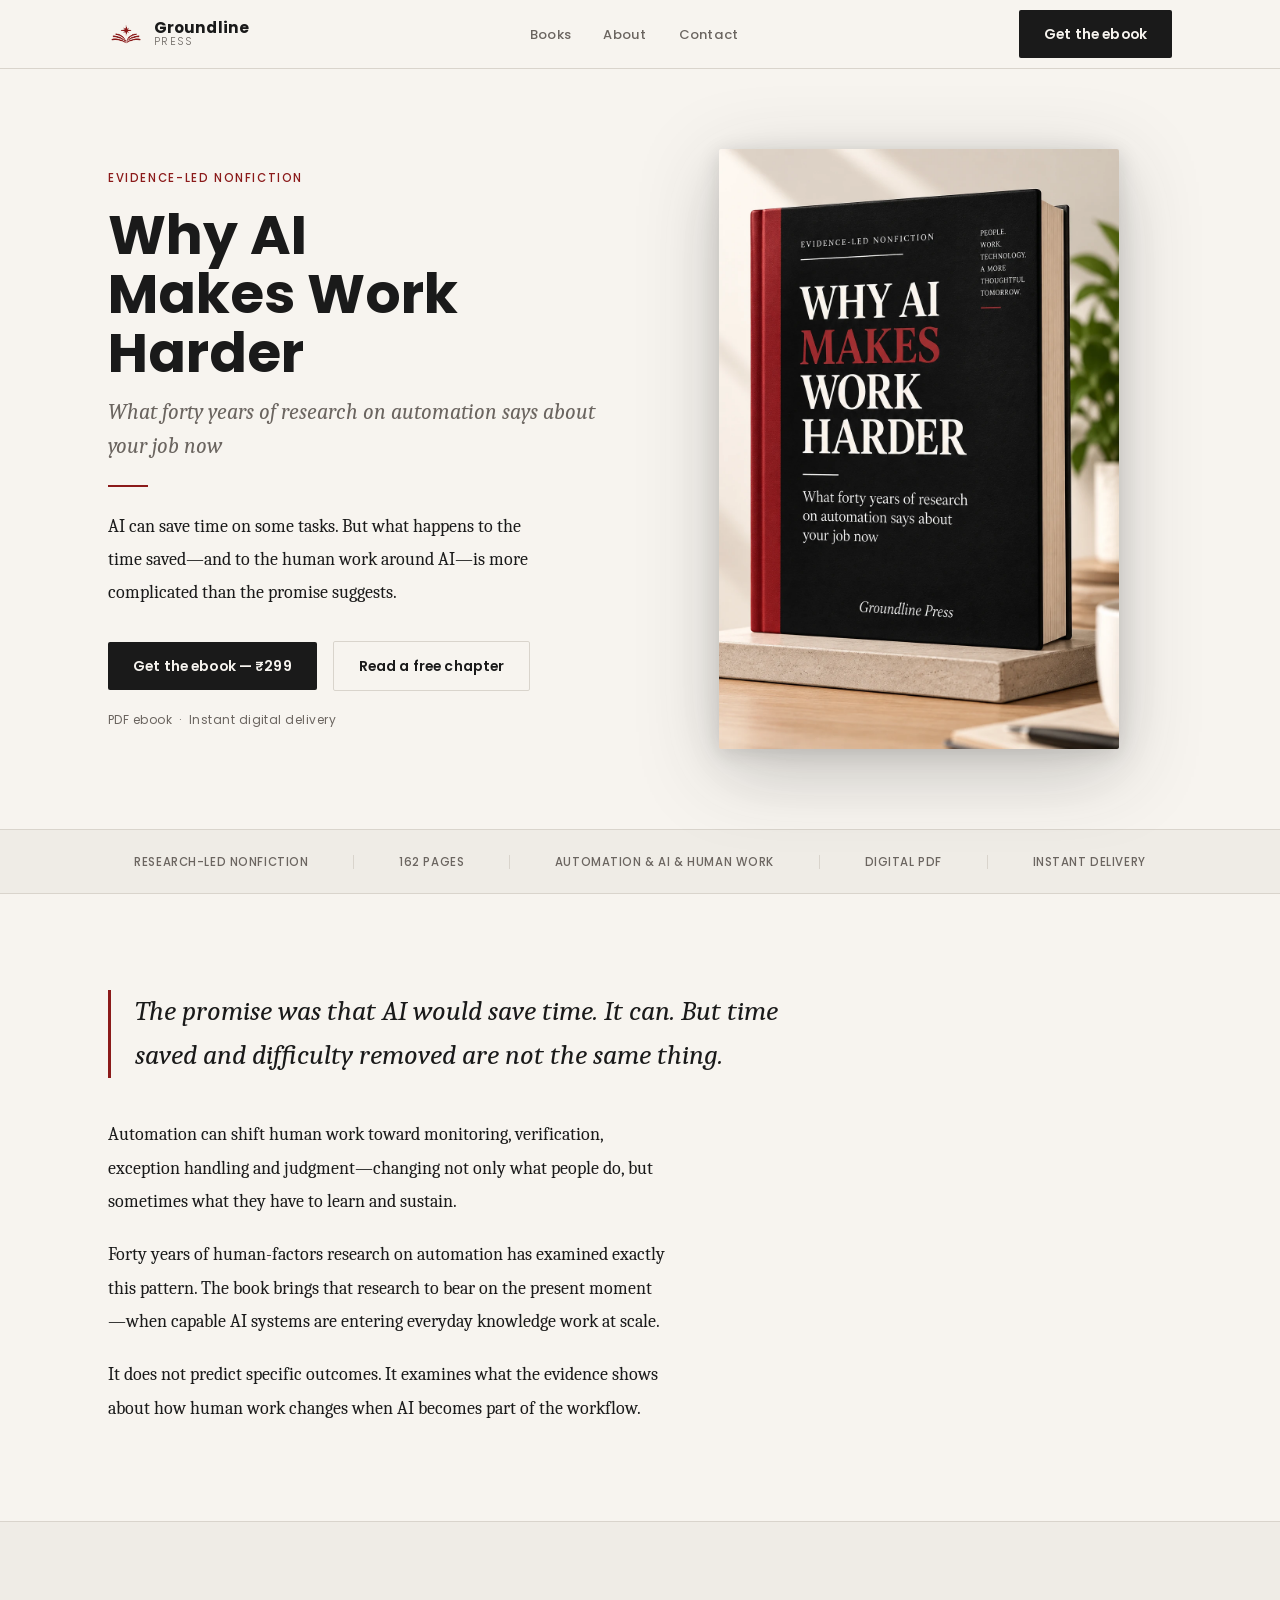
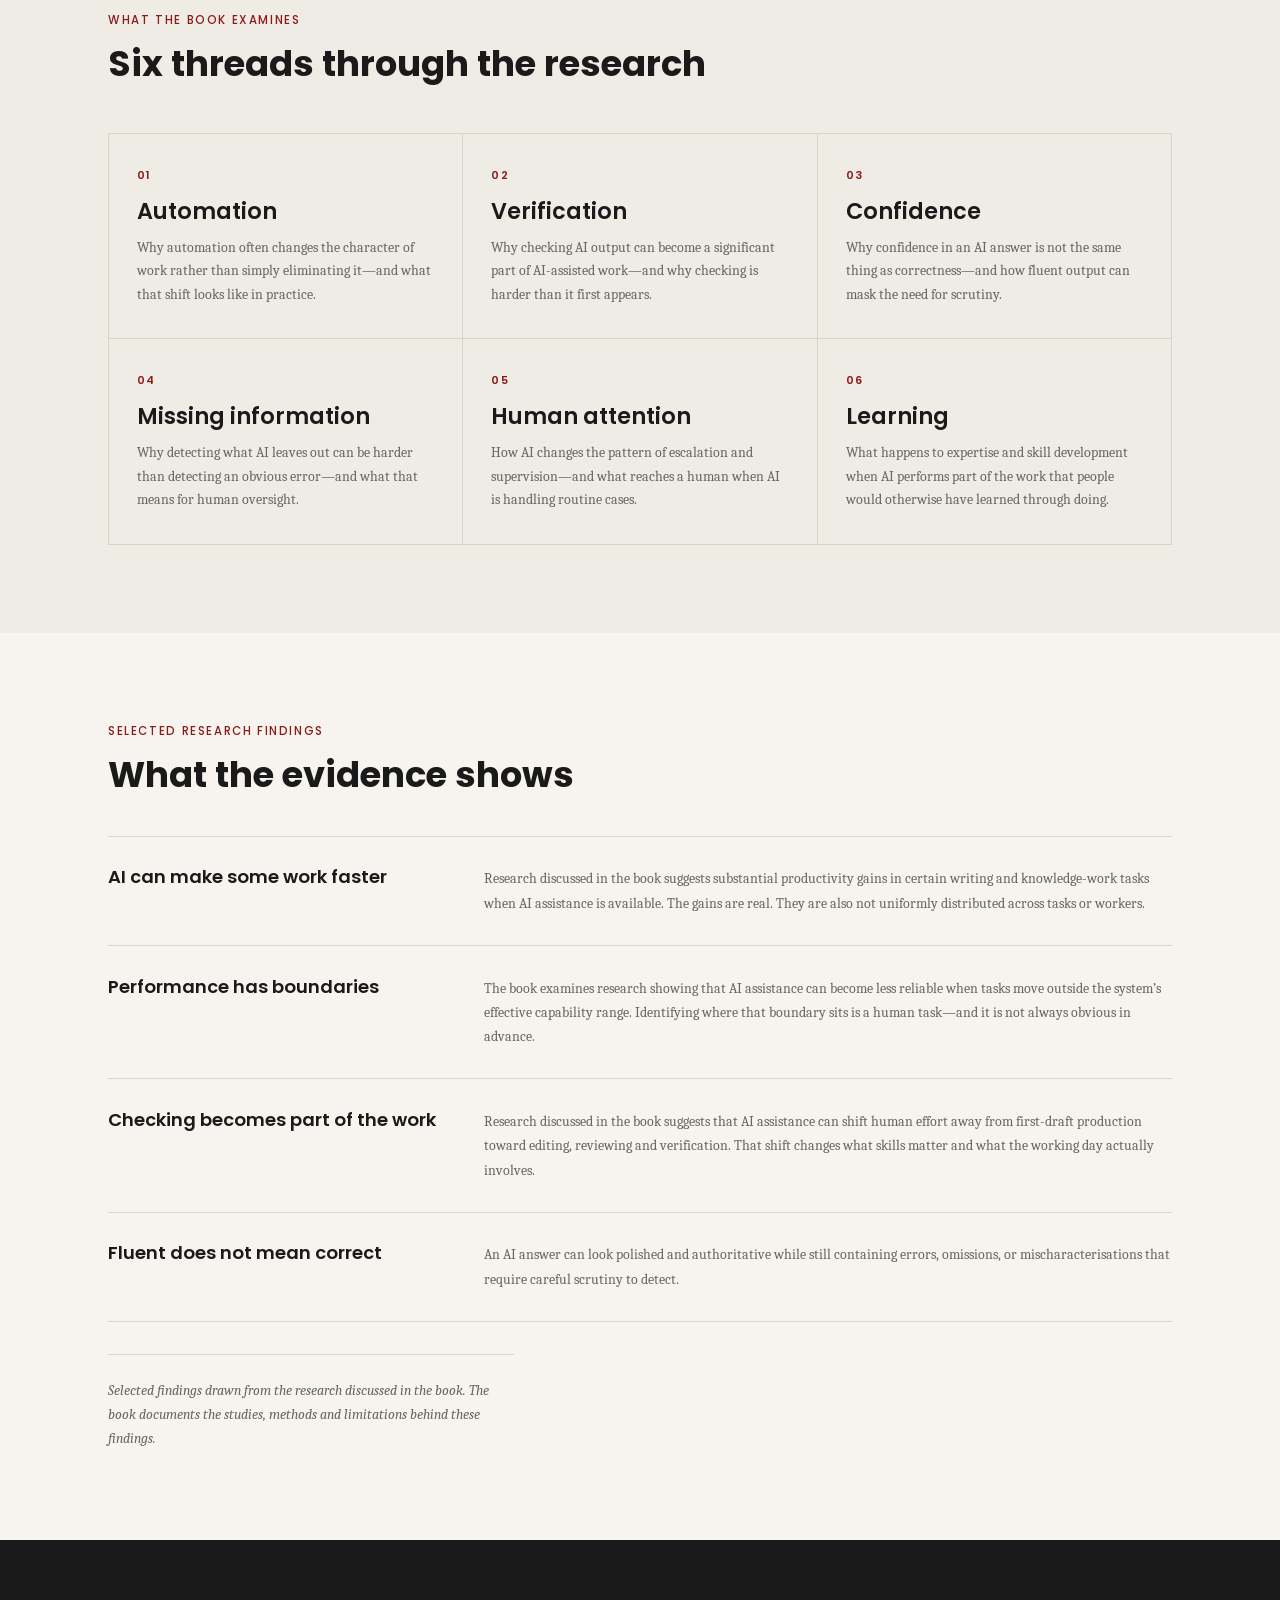
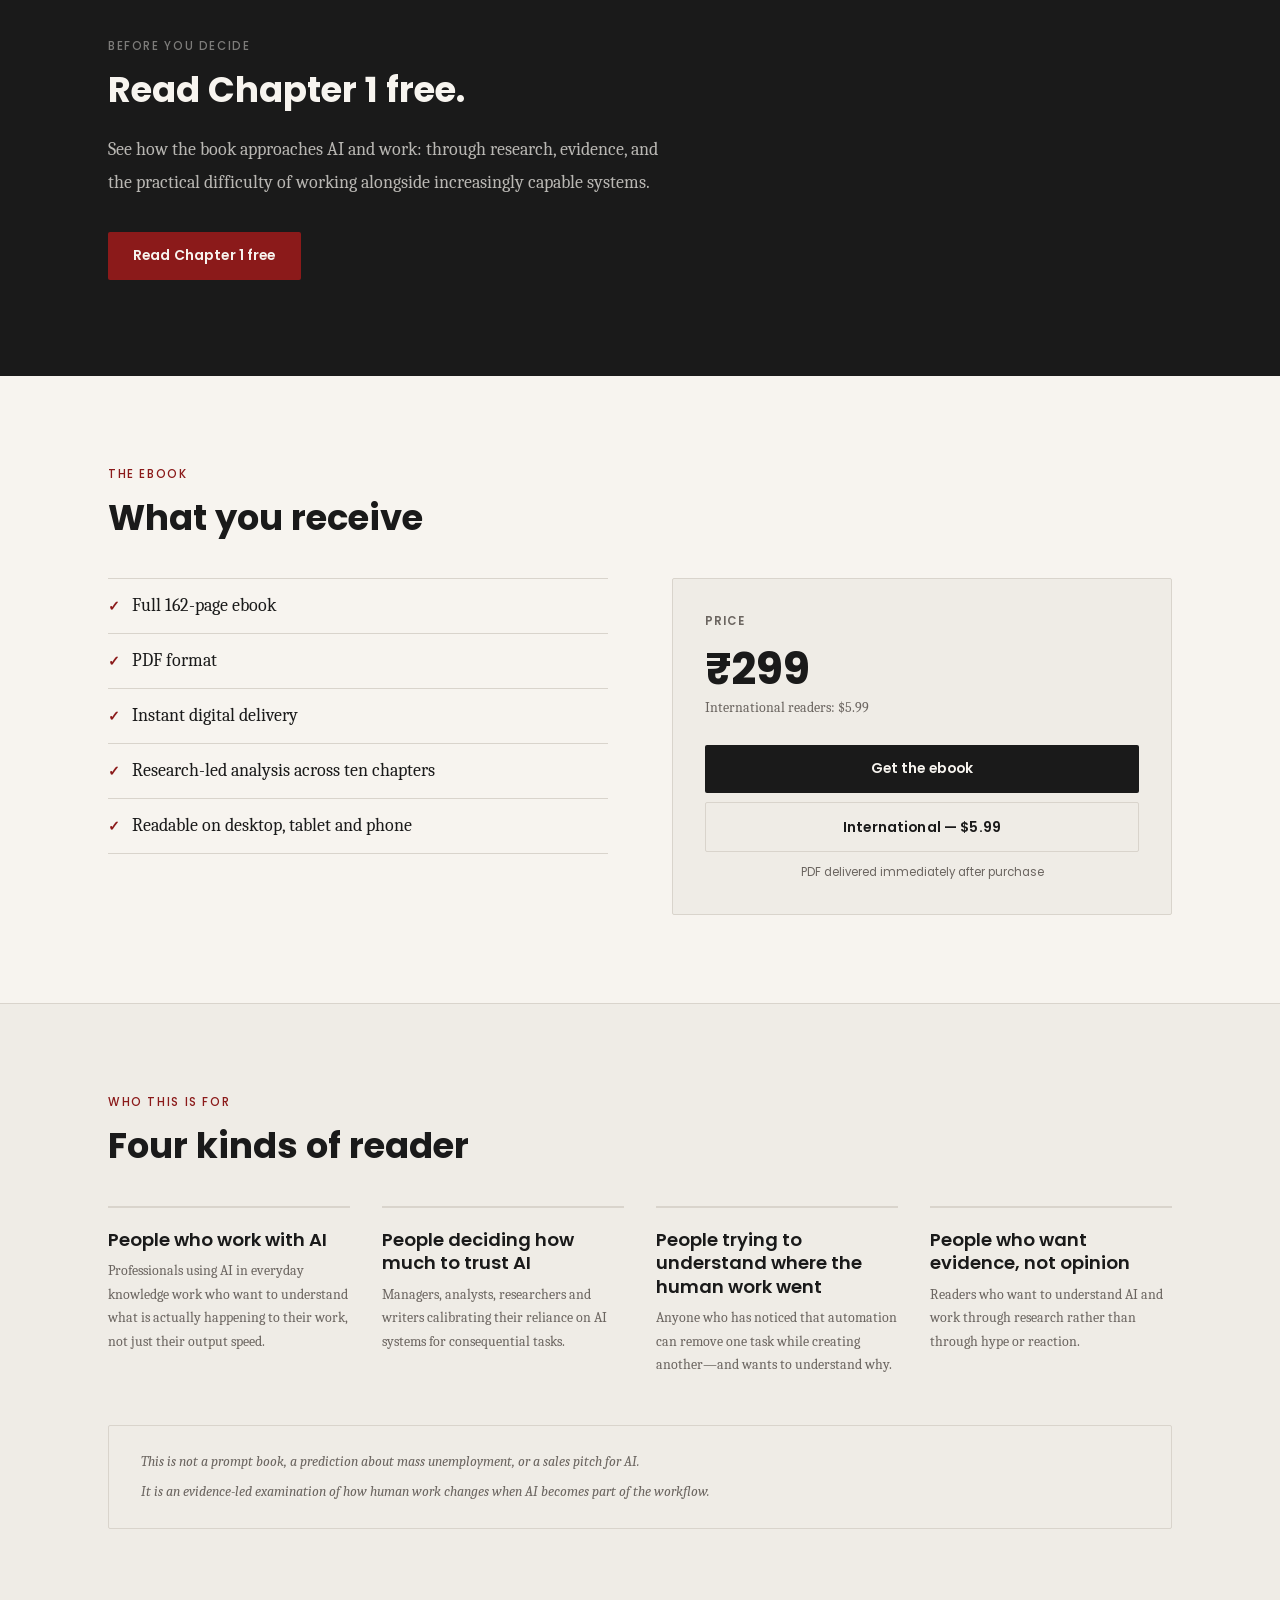
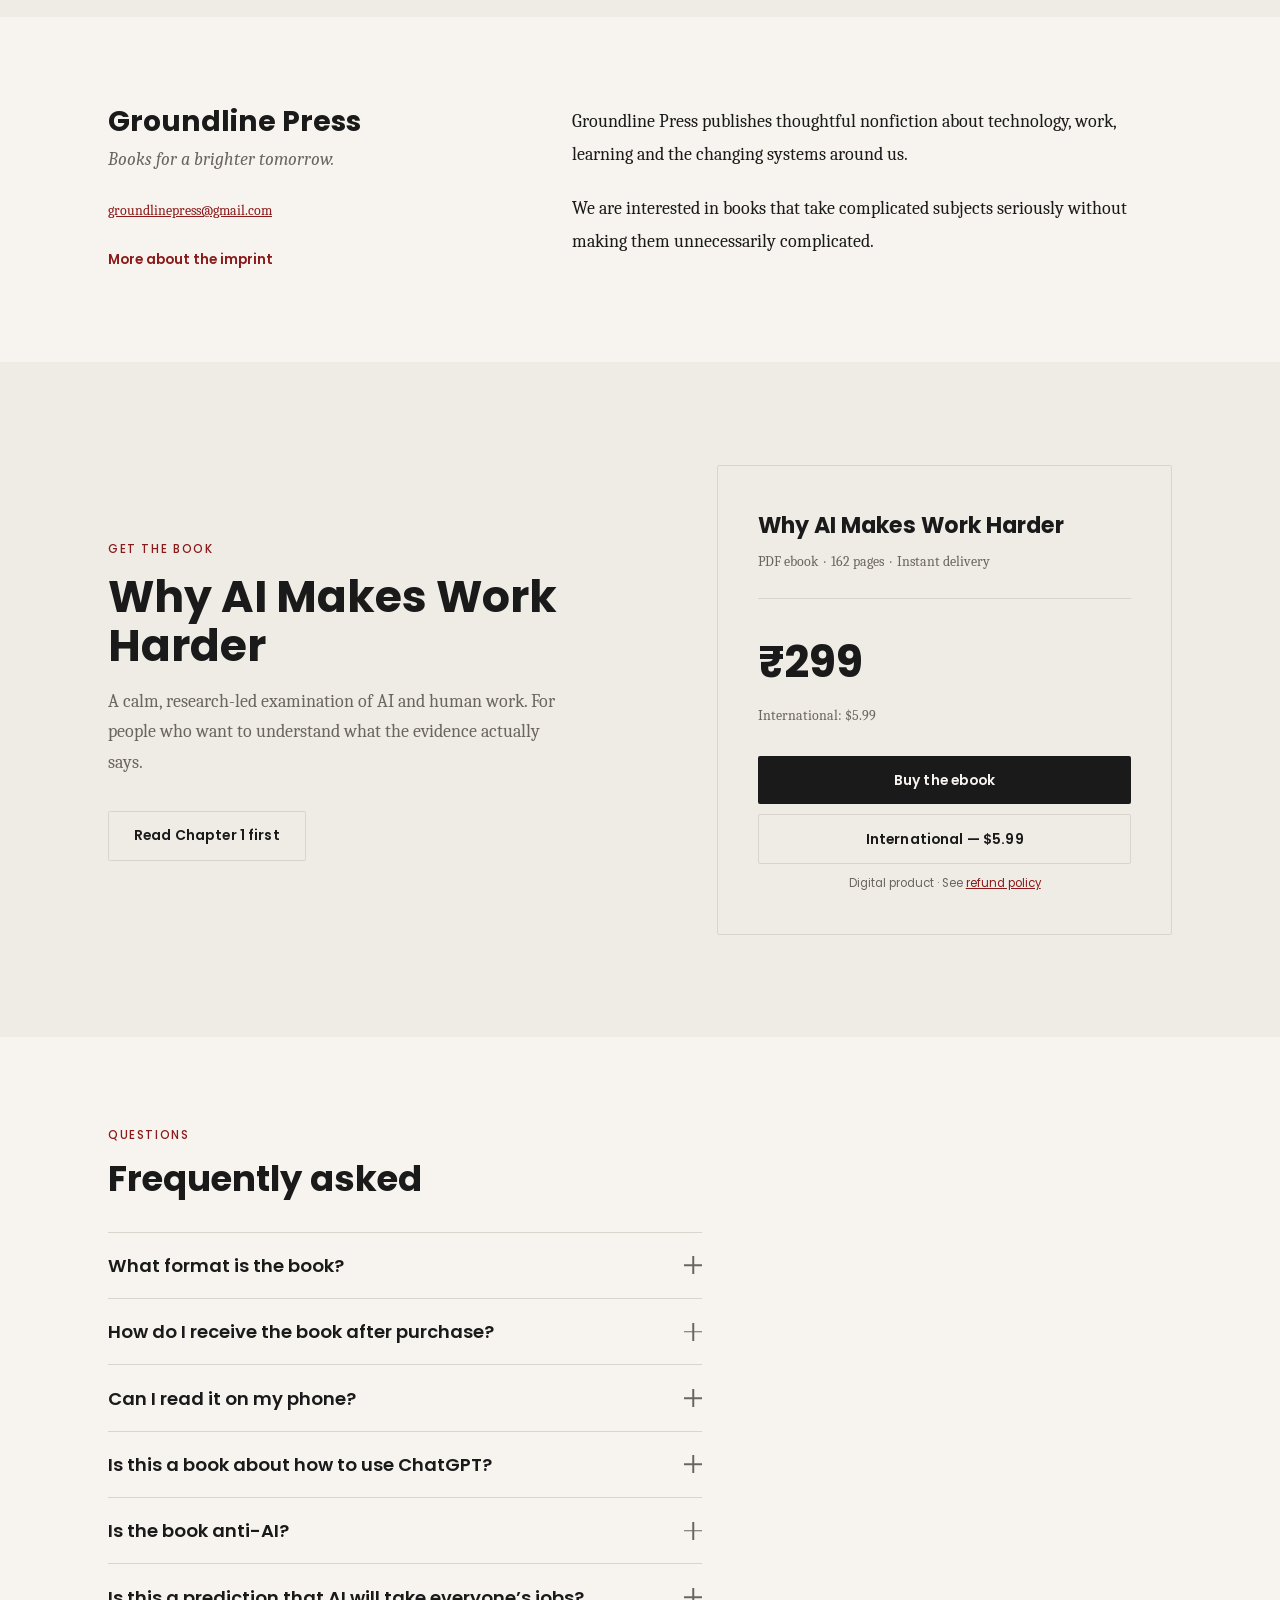
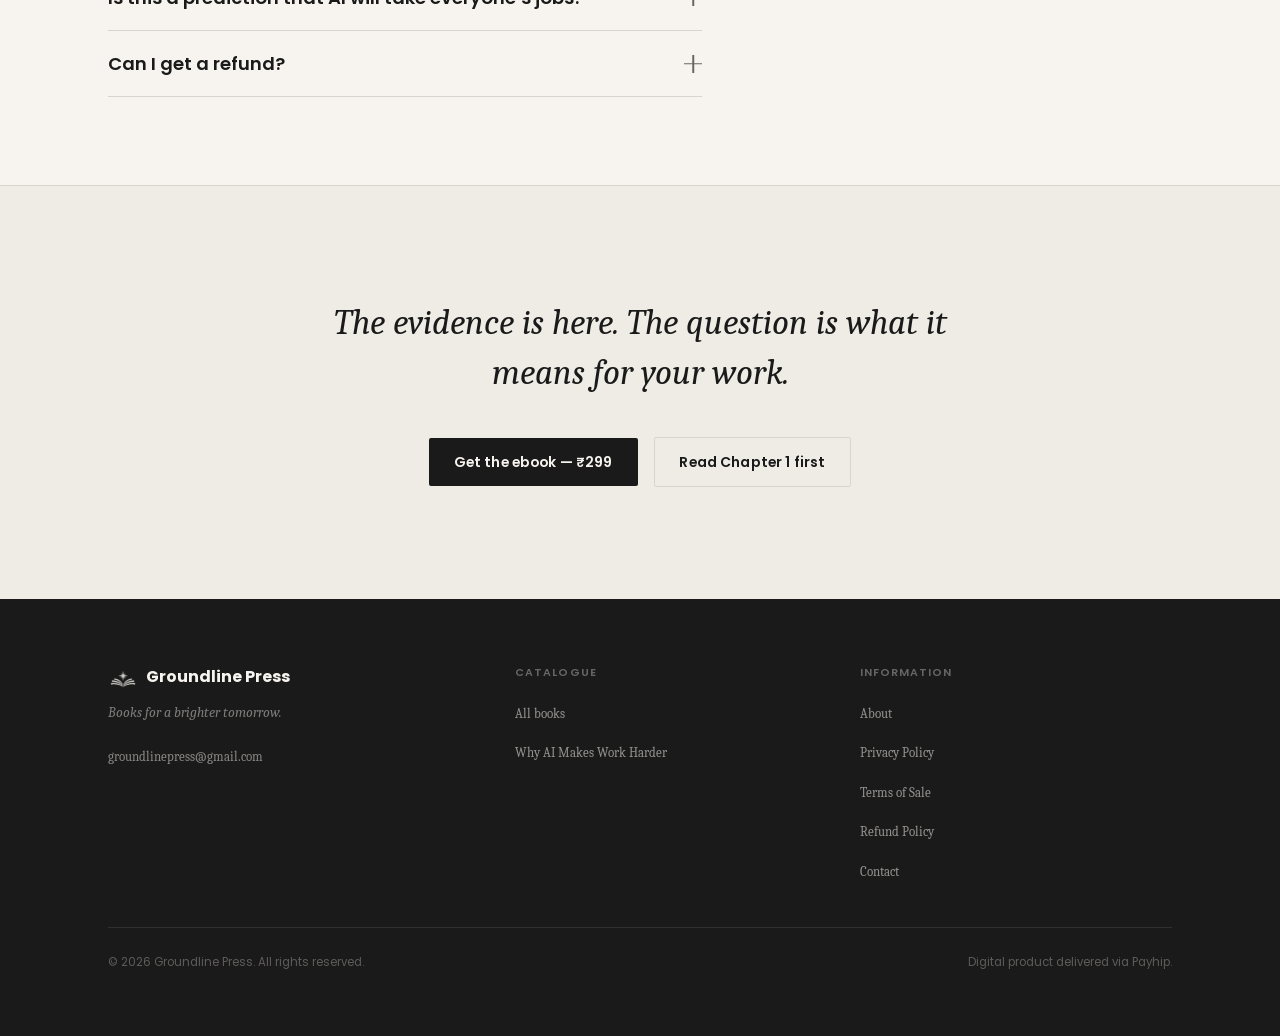
==== commit ae5cb429: "Update index.html" ====
--- a/index.html
+++ b/index.html
@@ -4,18 +4,18 @@
   <meta charset="UTF-8">
   <meta name="viewport" content="width=device-width, initial-scale=1, viewport-fit=cover">
   <title>Why AI Makes Work Harder | Groundline Press</title>
-  <meta name="description" content="A research-led nonfiction ebook examining what happens to human work when AI enters the workflow. 162 pages. PDF ebook. ₹299.">
+  <meta name="description" content="A research-led nonfiction ebook examining what happens to human work when AI enters the workflow. 162 pages. PDF ebook. ₹199.">
   <meta name="robots" content="index, follow">
   <link rel="canonical" href="https://groundlinepress.com/">
   <meta property="og:type" content="website">
   <meta property="og:url" content="https://groundlinepress.com/">
   <meta property="og:title" content="Why AI Makes Work Harder | Groundline Press">
-  <meta property="og:description" content="A research-led nonfiction ebook examining what happens to human work when AI enters the workflow. 162 pages. PDF ebook. ₹299.">
+  <meta property="og:description" content="A research-led nonfiction ebook examining what happens to human work when AI enters the workflow. 162 pages. PDF ebook. ₹199.">
   <meta property="og:image" content="https://groundlinepress.com/assets/og-image.webp">
   <meta property="og:site_name" content="Groundline Press">
   <meta name="twitter:card" content="summary_large_image">
   <meta name="twitter:title" content="Why AI Makes Work Harder | Groundline Press">
-  <meta name="twitter:description" content="A research-led nonfiction ebook examining what happens to human work when AI enters the workflow. 162 pages. PDF ebook. ₹299.">
+  <meta name="twitter:description" content="A research-led nonfiction ebook examining what happens to human work when AI enters the workflow. 162 pages. PDF ebook. ₹199.">
   <meta name="twitter:image" content="https://groundlinepress.com/assets/og-image.webp">
   <script type="application/ld+json">
   {"@context":"https://schema.org","@type":"Organization","name":"Groundline Press","url":"https://groundlinepress.com","email":"groundlinepress@gmail.com"}
@@ -410,4 +410,4 @@
 </footer>
 <script src="js/main.js"></script>
 </body>
-</html>+</html>
--- a/css/styles.css
+++ b/css/styles.css
@@ -73,8 +73,8 @@
 .nav-mobile-cta{margin-top:1.5rem;padding-top:1.5rem;border-top:1px solid var(--rule)}
 
 /* ── HERO ───────────────────────────────────────────────────── */
-#hero{padding-block:clamp(3rem,7vw,5.5rem) clamp(2.5rem,6vw,5rem);overflow:hidden}
-.hero-grid{display:grid;grid-template-columns:1fr 1fr;gap:clamp(2rem,4vw,4.5rem);align-items:center}
+#hero{padding-block:clamp(2rem,5vw,4rem);overflow:visible}
+.hero-grid{display:grid;grid-template-columns:1fr 1fr;gap:clamp(2rem,4vw,4rem);align-items:center;min-height:0}
 .hero-eyebrow{font-family:var(--font-h);font-size:.72rem;font-weight:500;letter-spacing:.14em;color:var(--accent);text-transform:uppercase;margin-bottom:1rem}
 .hero-title{font-family:var(--font-h);font-size:var(--s5);font-weight:700;line-height:1.07;color:var(--ink);margin-bottom:.9rem}
 .hero-subtitle{font-family:var(--font-b);font-size:var(--s1);font-style:italic;color:var(--muted);line-height:1.5;margin-bottom:1.4rem}
@@ -84,26 +84,43 @@
 .hero-meta{font-family:var(--font-h);font-size:.75rem;color:var(--muted);letter-spacing:.04em}
 
 /* ── BOOK MOCKUP ────────────────────────────────────────────── */
-/* 3D mockup image — natural depth already in artwork */
-.hero-book-wrap{display:flex;justify-content:center;align-items:center;padding:1.5rem 1rem}
-.book-stage{position:relative;width:min(400px,95%)}
+/* 3D mockup — full silhouette always visible, no cropping */
+.hero-book-wrap{
+  display:flex;
+  justify-content:center;
+  align-items:center;
+  padding:1rem;
+}
+.book-stage{
+  position:relative;
+  /* Constrain width so the 3:2 height stays within viewport at all target sizes.
+     1366×768: 38vw = 519px → capped at 320px → book height = 480px → fits in ~572px available ✓
+     1440×900: 38vw = 547px → capped at 360px → book height = 540px → fits in ~704px available ✓
+     1920×1080: capped at 400px → book height = 600px → fits in ~884px available ✓ */
+  width:min(400px, 38vw);
+  /* Also apply a max-height via the image so book never overruns */
+}
 .book-mockup-frame{
   position:relative;
-  filter:drop-shadow(0 24px 48px rgba(26,26,26,.22)) drop-shadow(0 4px 12px rgba(26,26,26,.14));
+  filter:drop-shadow(0 20px 40px rgba(26,26,26,.22)) drop-shadow(0 4px 10px rgba(26,26,26,.14));
   transition:filter .35s ease,transform .35s ease;
 }
 .book-mockup-frame:hover{
-  filter:drop-shadow(0 28px 56px rgba(26,26,26,.26)) drop-shadow(0 6px 16px rgba(26,26,26,.16));
+  filter:drop-shadow(0 26px 52px rgba(26,26,26,.26)) drop-shadow(0 6px 14px rgba(26,26,26,.16));
   transform:translateY(-3px);
 }
 .book-mockup-img{
   display:block;
   width:100%;
+  height:auto;           /* preserve natural 2:3 aspect ratio — never crop */
+  /* Belt-and-suspenders: also cap image height so it can never overflow hero */
+  max-height:calc(75vh - 68px); /* 75% of viewport minus nav height */
+  object-fit:contain;
   border-radius:2px;
 }
 @media(prefers-reduced-motion:reduce){
   .book-mockup-frame{transition:none}
-  .book-mockup-frame:hover{transform:none;filter:drop-shadow(0 24px 48px rgba(26,26,26,.22))}
+  .book-mockup-frame:hover{transform:none;filter:drop-shadow(0 20px 40px rgba(26,26,26,.22))}
 }
 
 /* ── TRUST STRIP ────────────────────────────────────────────── */
@@ -250,8 +267,8 @@
 /* ── RESPONSIVE ─────────────────────────────────────────────── */
 @media(max-width:900px){
   .hero-grid{grid-template-columns:1fr}
-  .hero-book-wrap{order:-1}
-  .book-stage{width:min(300px,70%);margin-inline:auto}
+  .hero-book-wrap{order:1}  /* text first, book below on mobile */
+  .book-stage{width:min(280px,65%);margin-inline:auto}
   .finding-item{grid-template-columns:1fr;gap:.4rem}
   .includes-grid,.purchase-grid,.about-grid{grid-template-columns:1fr}
   .footer-grid{grid-template-columns:1fr 1fr}
@@ -268,7 +285,7 @@
   .hero-ctas{flex-direction:column;align-items:stretch}
   .hero-ctas .btn{text-align:center}
   .closing-ctas{flex-direction:column;align-items:center}
-  .book-stage{width:min(240px,75%)}
+  .book-stage{width:min(220px,70%)}
 }
 
 /* ── LOGO IMAGE ─────────────────────────────────────────────── */
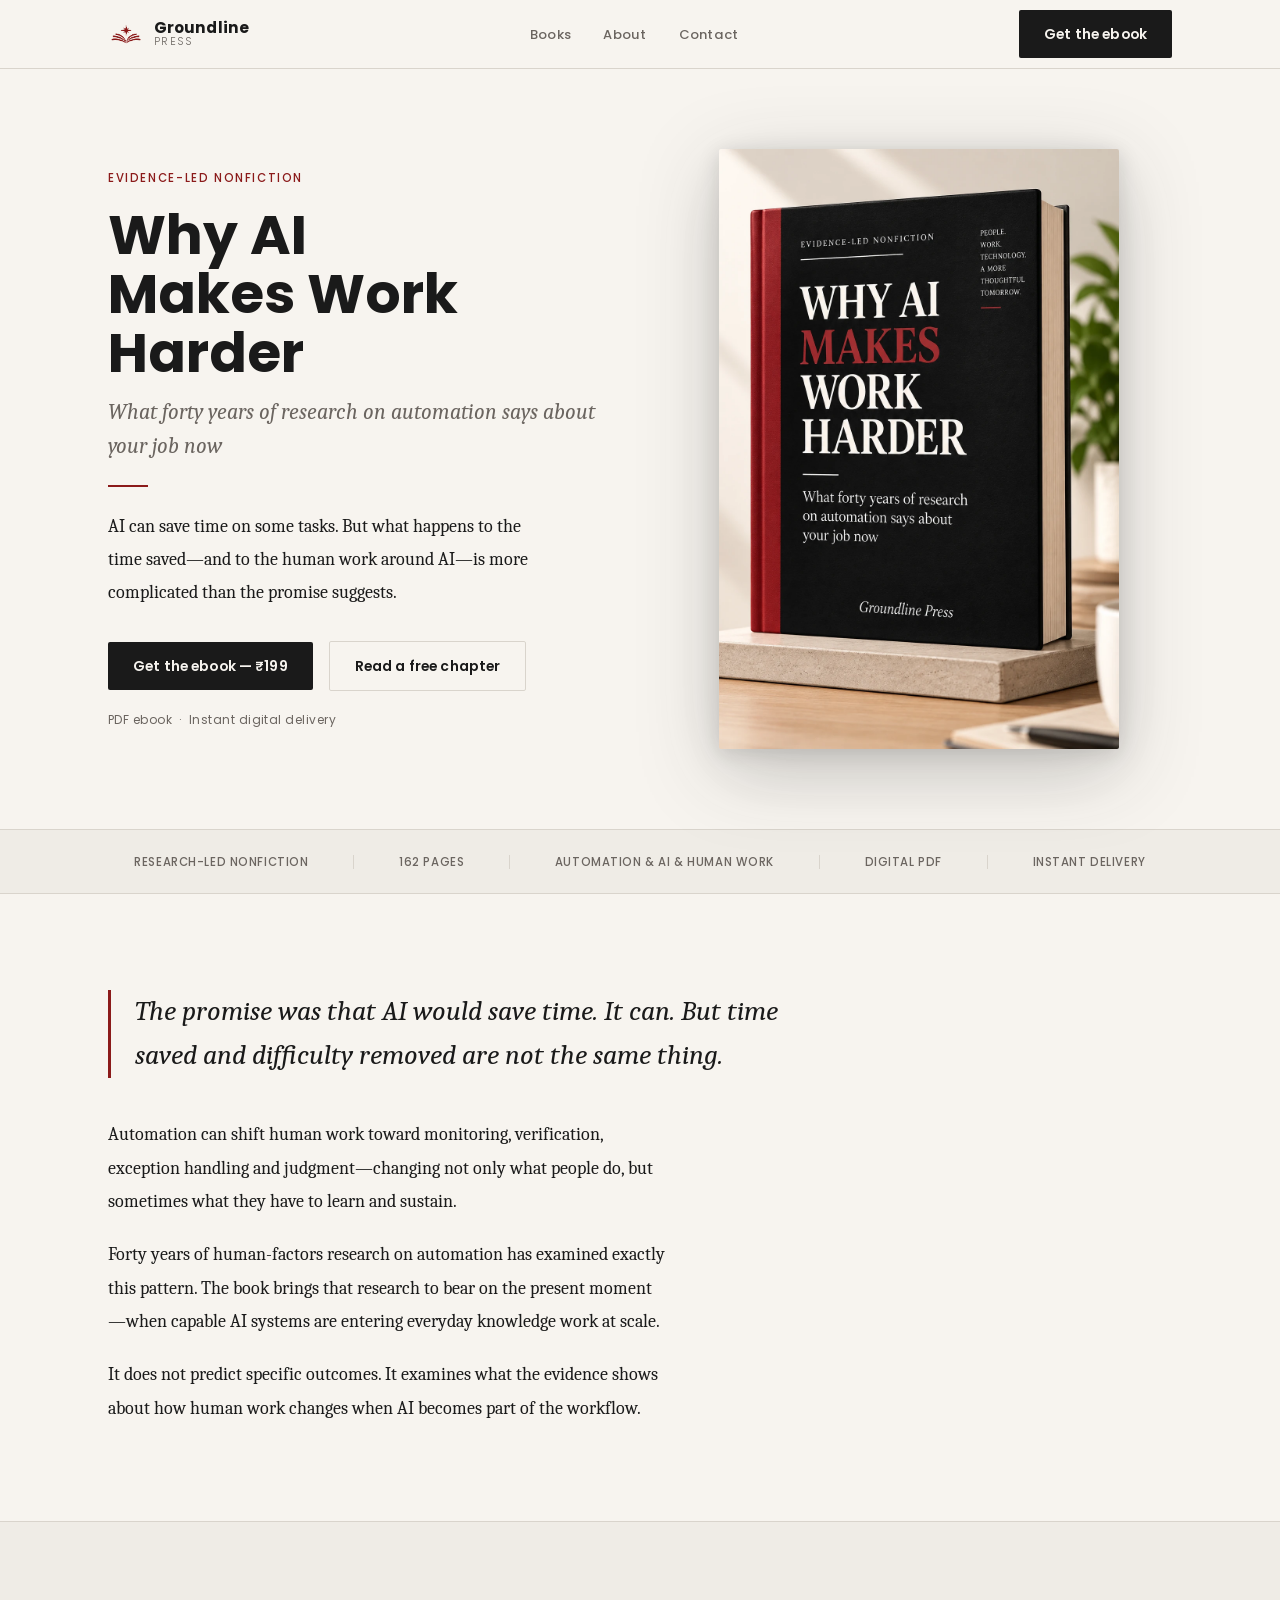
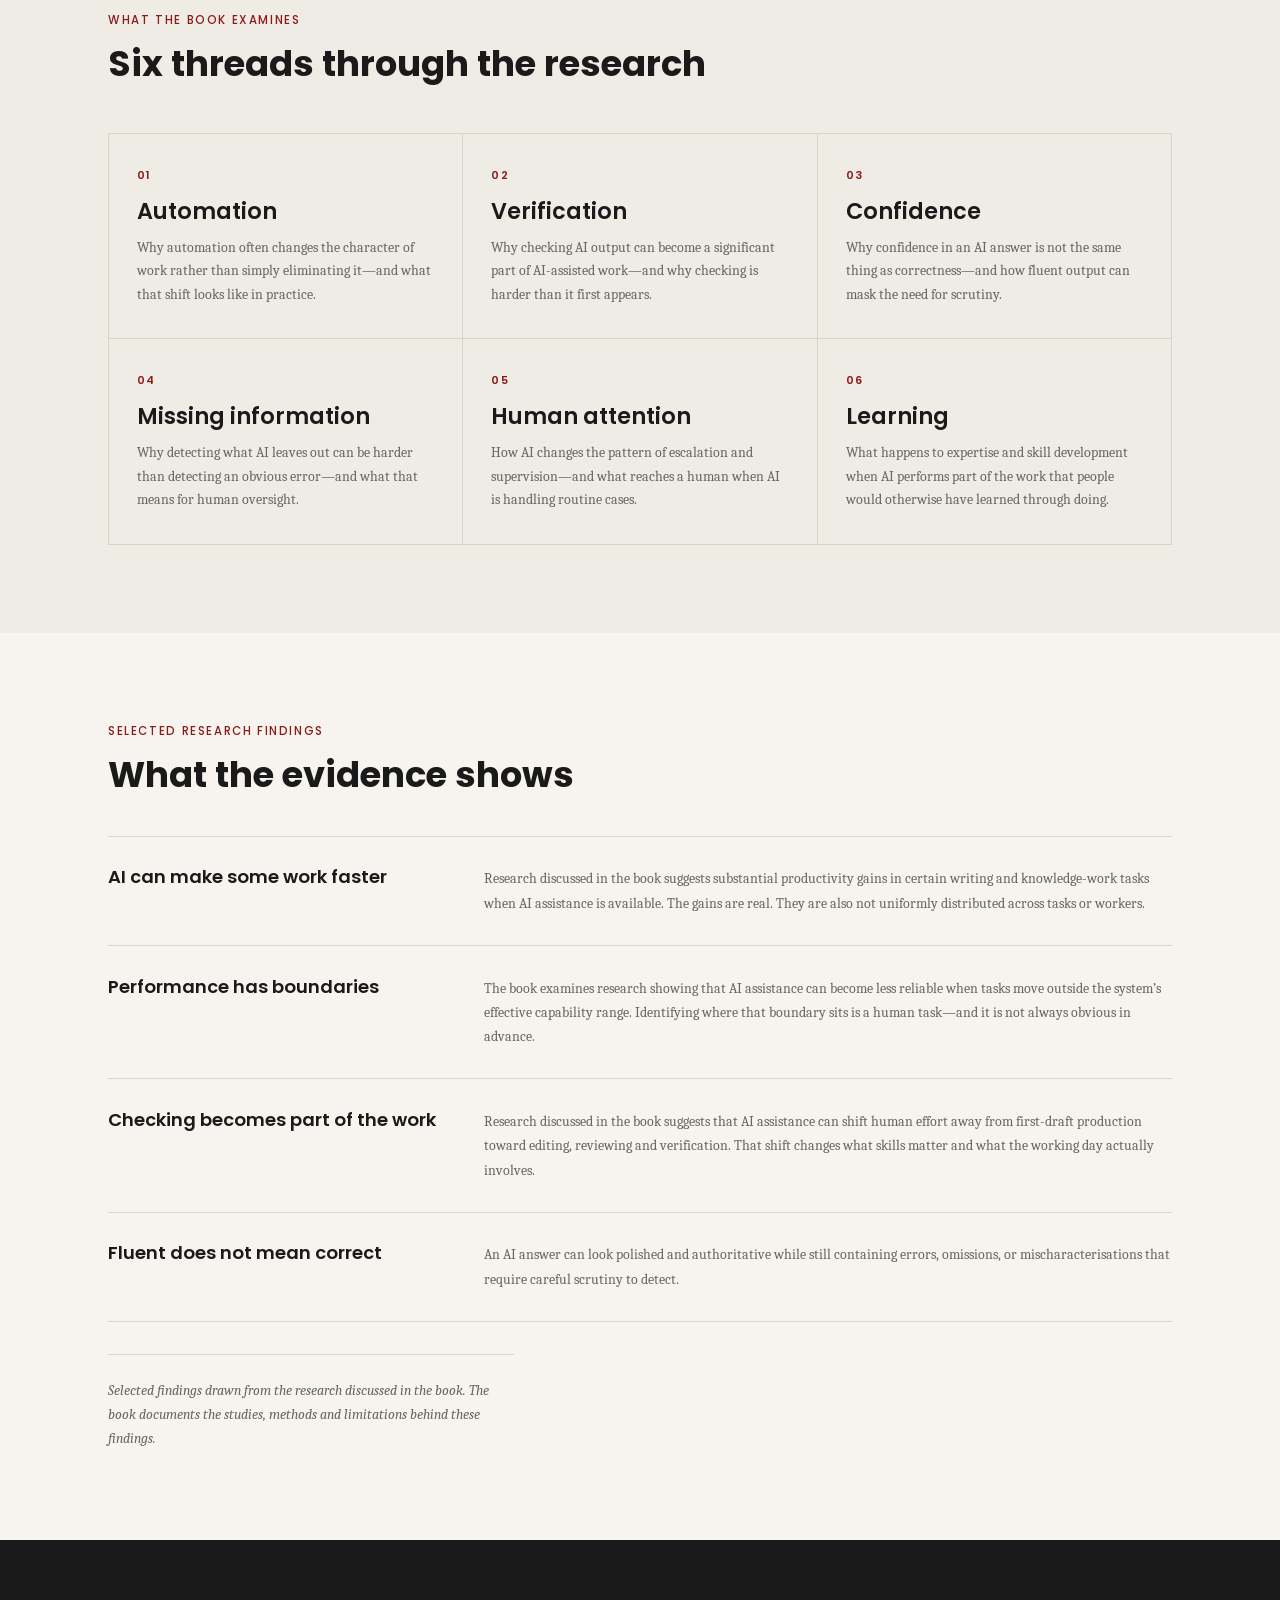
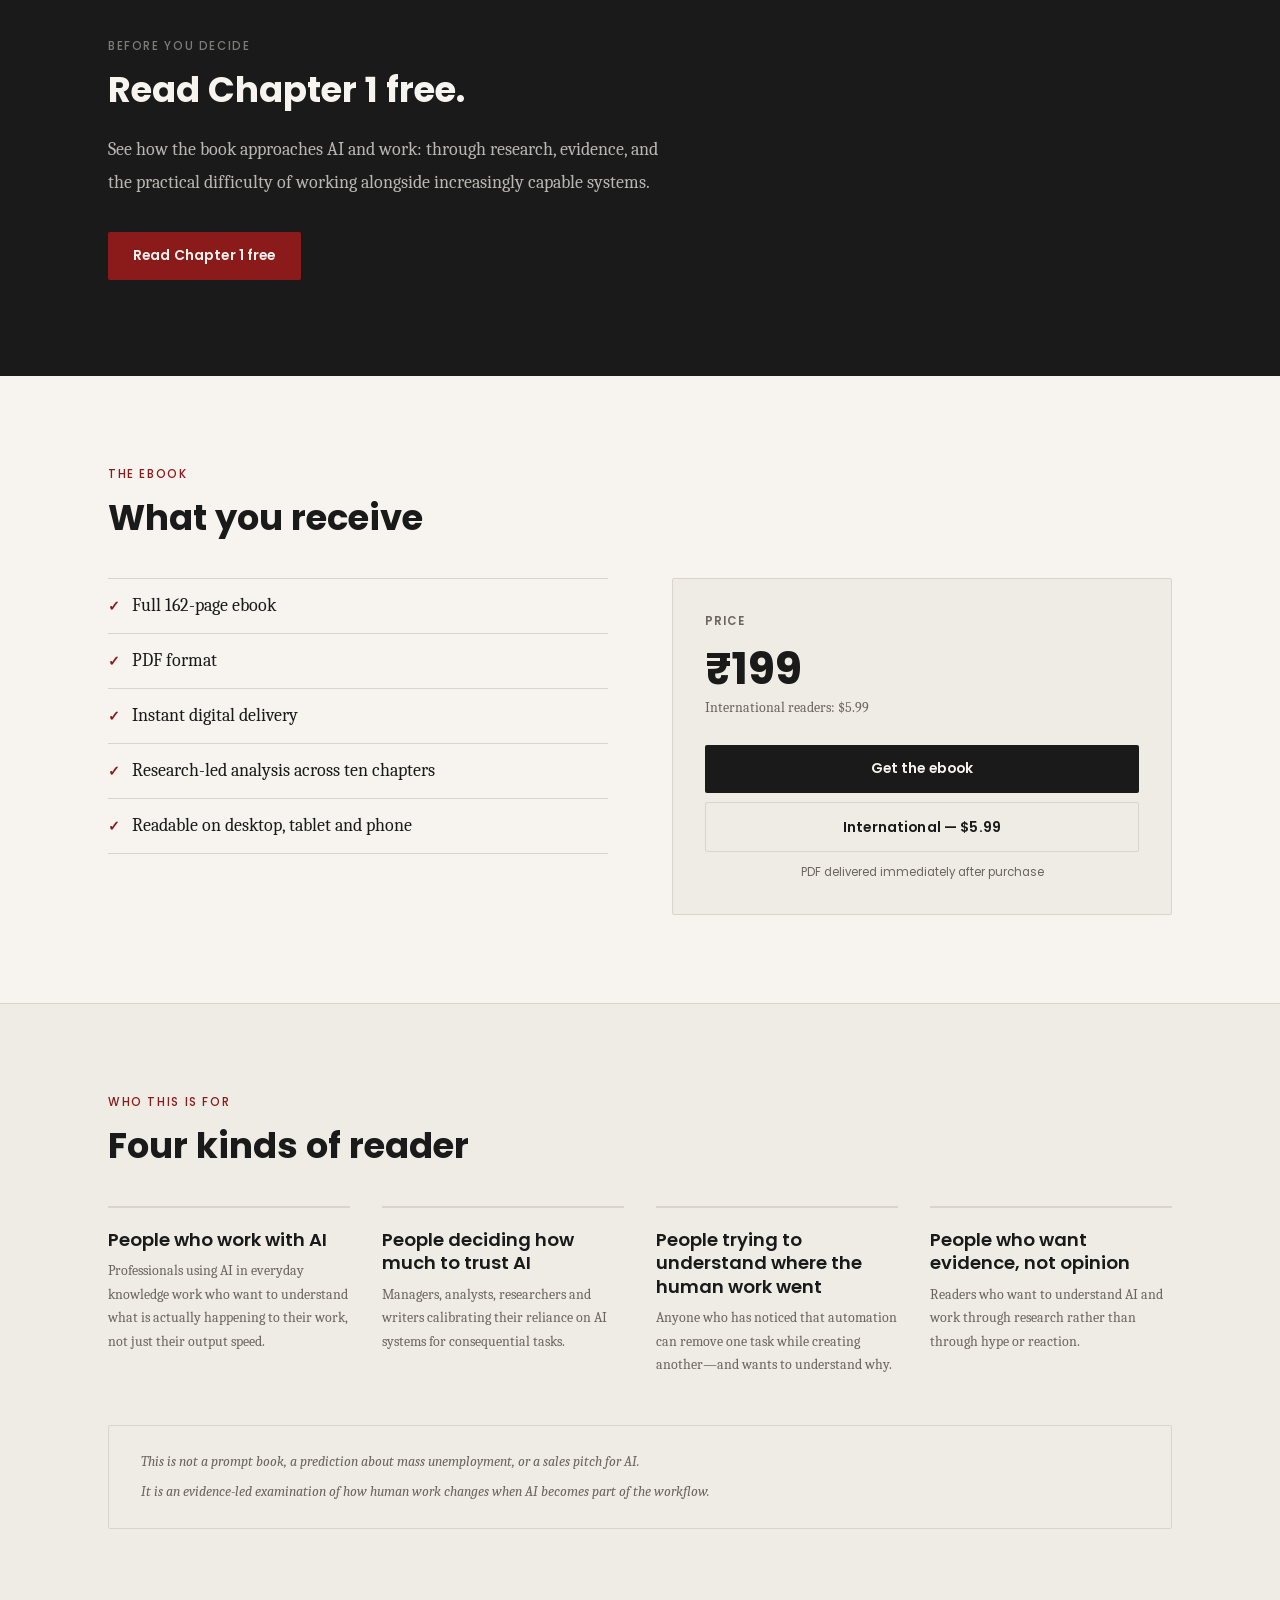
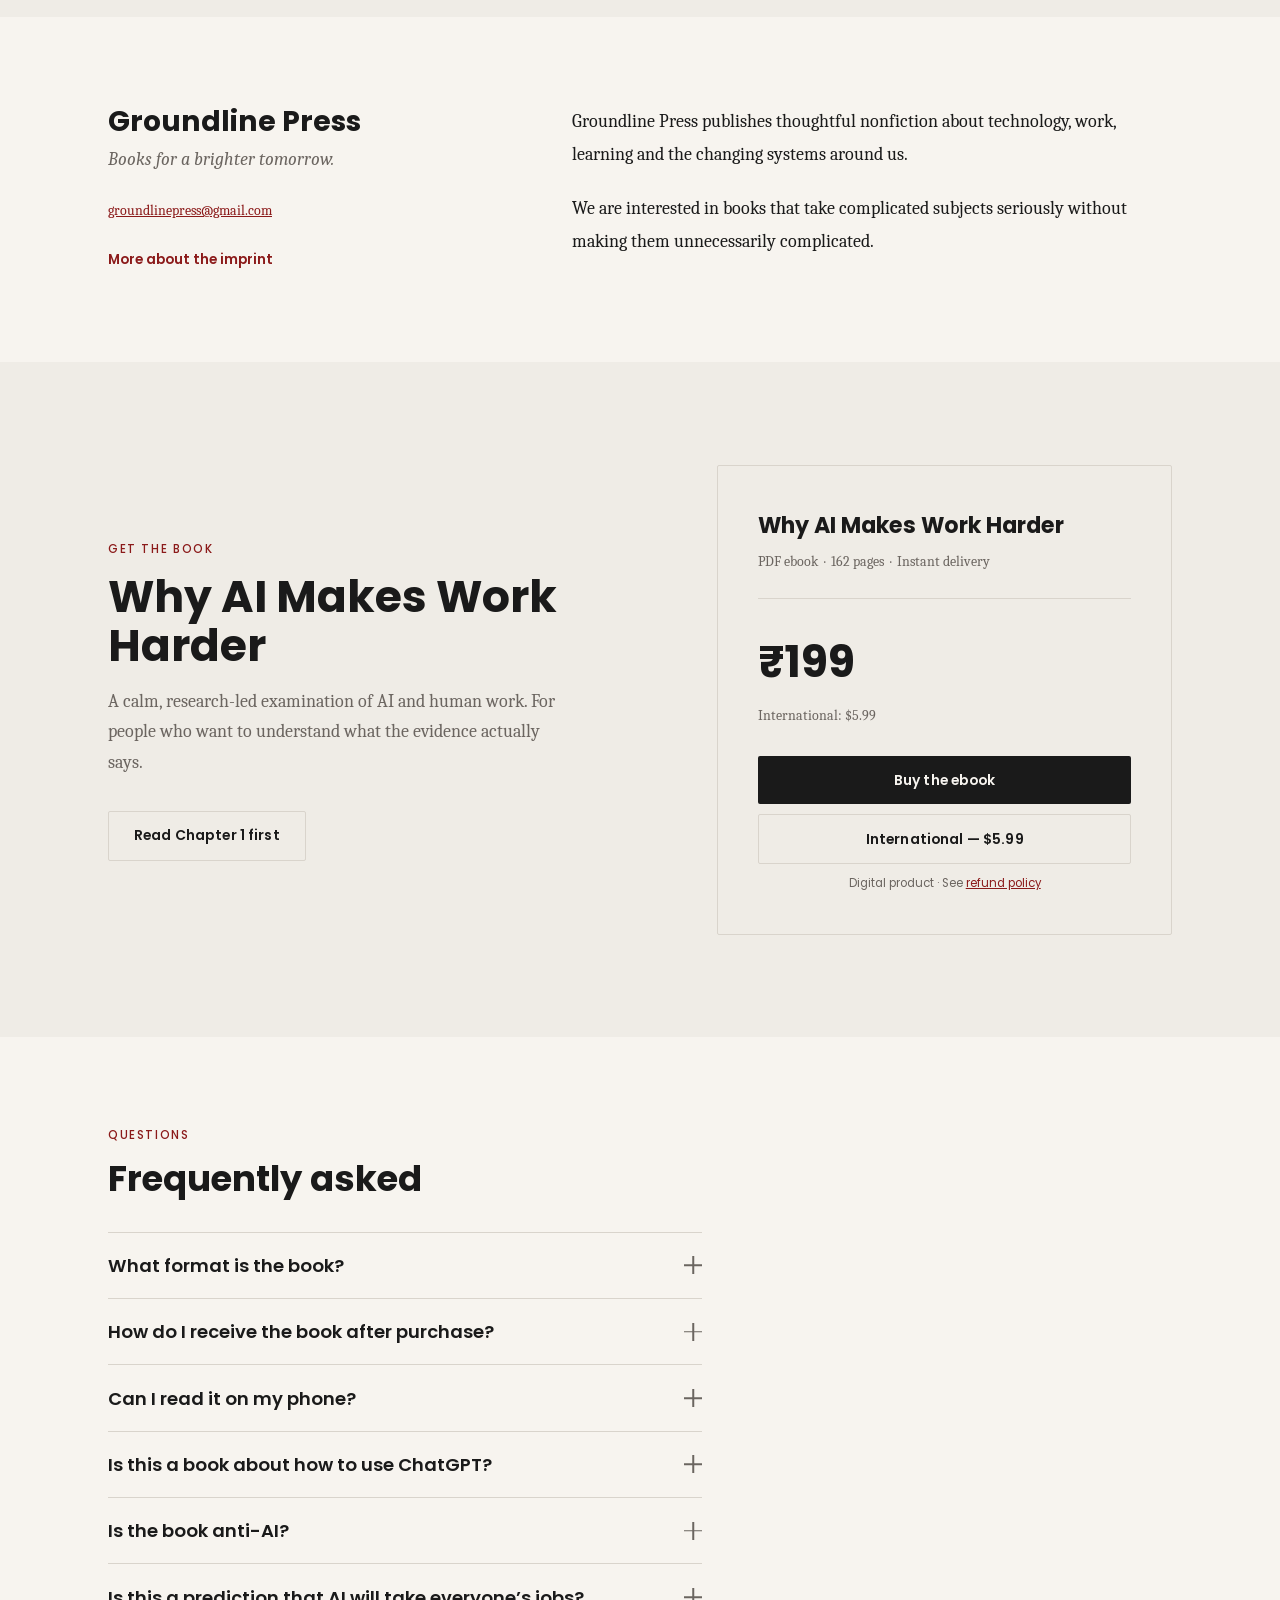
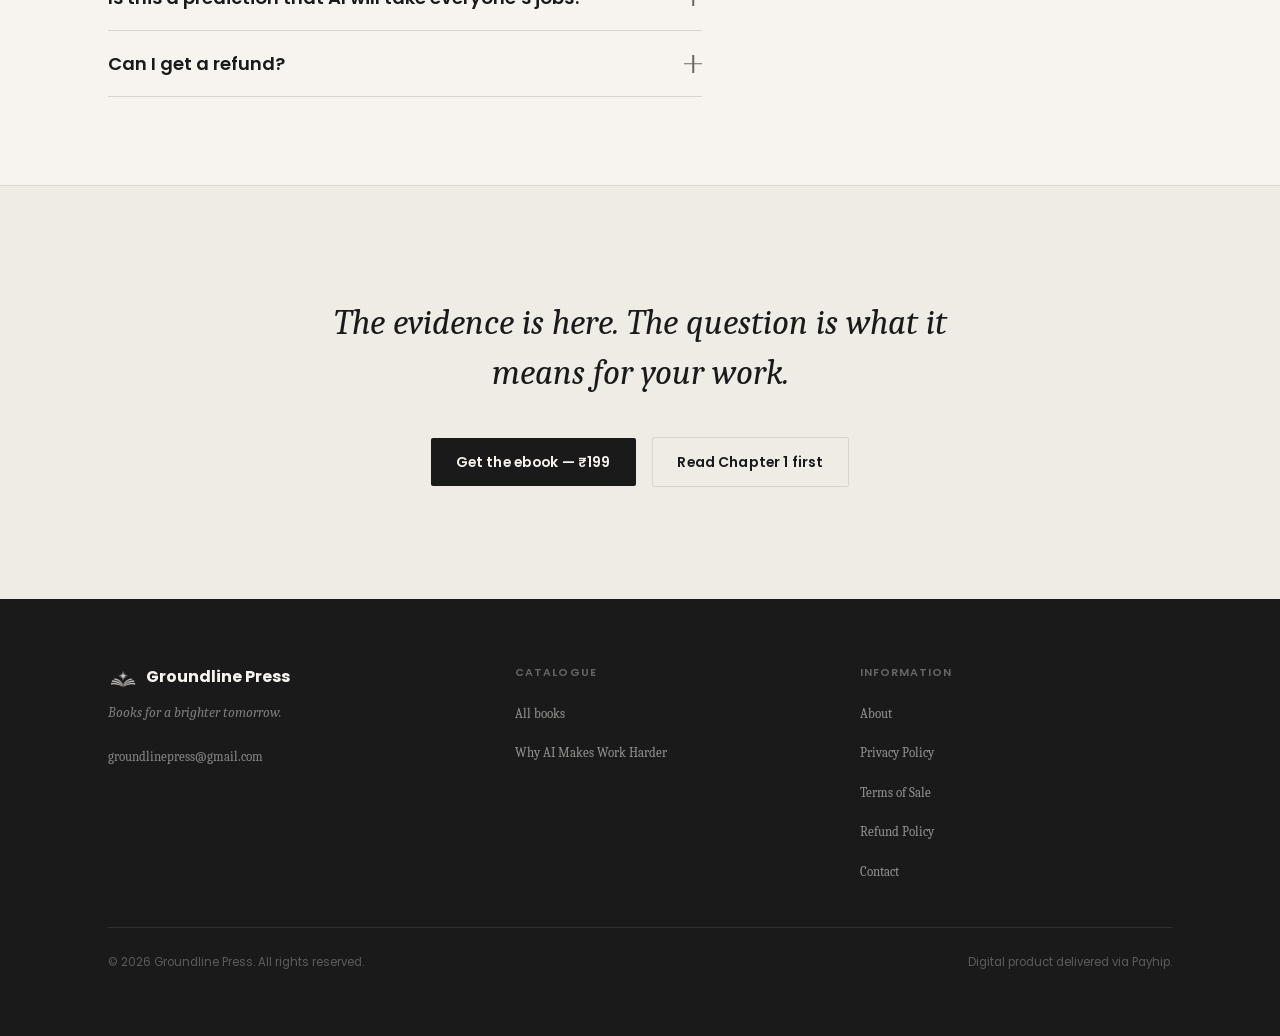
==== commit fd7fbf76: "Update index.html" ====
--- a/index.html
+++ b/index.html
@@ -64,7 +64,7 @@
       <li><a href="mailto:groundlinepress@gmail.com">Contact</a></li>
     </ul>
     <div class="nav-mobile-cta">
-      <a href="index.html#purchase" class="btn btn-primary" class="btn-block">Get the ebook &mdash; &#8377;299</a>
+      <a href="index.html#purchase" class="btn btn-primary" class="btn-block">Get the ebook &mdash; &#8377;199</a>
     </div>
   </nav>
 </header>
@@ -82,7 +82,7 @@
         <div class="hero-rule" aria-hidden="true"></div>
         <p class="hero-body">AI can save time on some tasks. But what happens to the time saved&mdash;and to the human work around AI&mdash;is more complicated than the promise suggests.</p>
         <div class="hero-ctas">
-          <a href="#" class="btn btn-primary" data-checkout aria-label="Get the ebook for ₹299">Get the ebook &mdash; &#8377;299</a>
+          <a href="#" class="btn btn-primary" data-checkout aria-label="Get the ebook for ₹199">Get the ebook &mdash; &#8377;199</a>
           <a href="#" class="btn btn-secondary" data-chapter>Read a free chapter</a>
         </div>
         <p class="hero-meta">PDF ebook &nbsp;&middot;&nbsp; Instant digital delivery</p>
@@ -241,9 +241,9 @@
       </ul>
       <div class="price-aside">
         <p class="price-label">Price</p>
-        <p class="price-main">&#8377;299</p>
+        <p class="price-main">&#8377;199</p>
         <p class="price-intl">International readers: $5.99</p>
-        <a href="#" class="btn btn-primary" data-checkout aria-label="Get the ebook for ₹299">Get the ebook</a>
+        <a href="#" class="btn btn-primary" data-checkout aria-label="Get the ebook for ₹199">Get the ebook</a>
         <a href="#" class="btn btn-secondary" data-checkout="intl" aria-label="International purchase $5.99">International &mdash; $5.99</a>
         <p class="price-note">PDF delivered immediately after purchase</p>
       </div>
@@ -314,9 +314,9 @@
       <div class="purchase-card">
         <p class="purchase-book-name">Why AI Makes Work Harder</p>
         <p class="purchase-format">PDF ebook &nbsp;&middot;&nbsp; 162 pages &nbsp;&middot;&nbsp; Instant delivery</p>
-        <p class="purchase-price">&#8377;299</p>
+        <p class="purchase-price">&#8377;199</p>
         <p class="purchase-price-intl">International: $5.99</p>
-        <a href="#" class="btn btn-primary" data-checkout aria-label="Buy the ebook for ₹299">Buy the ebook</a>
+        <a href="#" class="btn btn-primary" data-checkout aria-label="Buy the ebook for ₹199">Buy the ebook</a>
         <a href="#" class="btn btn-secondary" data-checkout="intl" aria-label="International purchase $5.99">International &mdash; $5.99</a>
         <p class="purchase-card-note">Digital product &middot; See <a href="refund.html">refund policy</a></p>
       </div>
@@ -367,7 +367,7 @@
   <div class="container">
     <p class="closing-statement" id="closing-h">The evidence is here. The question is what it means for your work.</p>
     <div class="closing-ctas">
-      <a href="#" class="btn btn-primary" data-checkout aria-label="Get the ebook for ₹299">Get the ebook &mdash; &#8377;299</a>
+      <a href="#" class="btn btn-primary" data-checkout aria-label="Get the ebook for ₹199">Get the ebook &mdash; &#8377;199</a>
       <a href="#" class="btn btn-secondary" data-chapter>Read Chapter&nbsp;1 first</a>
     </div>
   </div>
